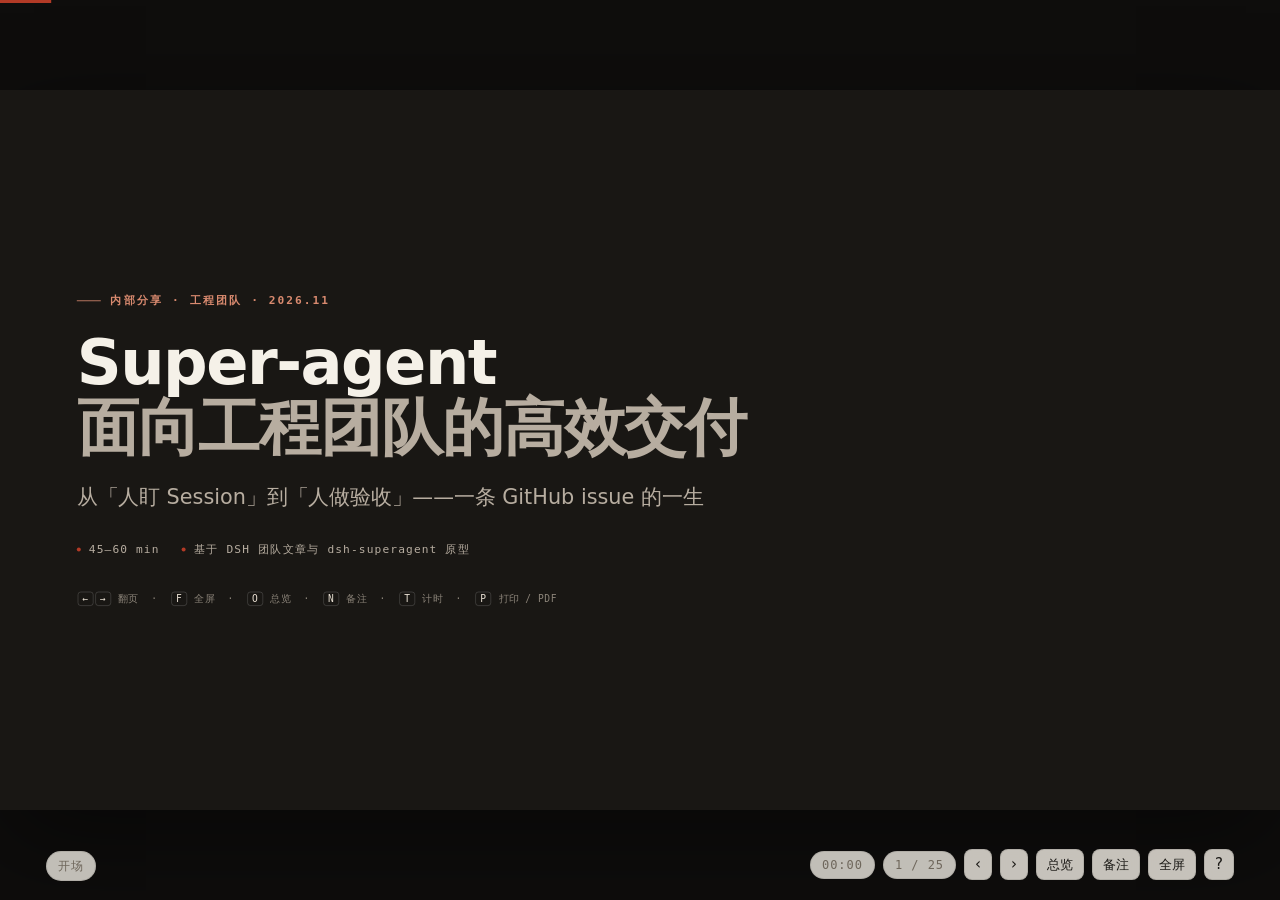
==== docs/superagent-share/index.html @ 9ce40b8f "新增 Super-agent 内部分享 HTML 演示稿 按 #14 评审建议组织为 Why / What / How，以「一条 issue 的一生」为主线； 单文件 HTML，支持键盘翻页、全屏、总" ====
<!doctype html>
<html lang="zh-CN">
<head>
<meta charset="utf-8">
<meta name="viewport" content="width=device-width, initial-scale=1">
<meta name="color-scheme" content="light">
<meta name="description" content="Super-agent 内部分享：面向工程团队的高效交付。单文件 HTML 演示稿，支持键盘翻页、全屏、总览、备注、计时与打印。">
<title>Super-agent：面向工程团队的高效交付</title>
<style>
  /* ---------- tokens ---------- */
  :root{
    --paper:#f5f1e8;
    --paper-2:#efe9dc;
    --ink:#1b1916;
    --muted:#6f675c;
    --line:#d8cfc0;
    --accent:#b23a26;
    --accent-soft:#f0dcd5;
    --dark:#191714;
    --dark-muted:#b7ada0;
    --white:#fffdf8;
    --sans:"PingFang SC","Hiragino Sans GB","Noto Sans CJK SC","Source Han Sans SC","Microsoft YaHei",system-ui,-apple-system,sans-serif;
    --mono:"SF Mono","JetBrains Mono","Cascadia Code",Menlo,Consolas,monospace;
    --scale:1;
  }
  *{box-sizing:border-box}
  html,body{margin:0;padding:0;height:100%}
  body{
    background:#0e0d0c;
    color:var(--ink);
    font-family:var(--sans);
    font-feature-settings:"palt" 1;
    overflow:hidden;
    -webkit-font-smoothing:antialiased;
  }
  a{color:inherit;text-decoration:none;border-bottom:1px solid rgba(178,58,38,.4)}
  a:hover{border-bottom-color:var(--accent)}

  /* ---------- stage ---------- */
  #stage{
    position:absolute;
    top:50%;left:50%;
    width:1600px;height:900px;
    transform:translate(-50%,-50%) scale(var(--scale));
    transform-origin:center center;
    background:var(--paper);
    box-shadow:0 40px 120px rgba(0,0,0,.45);
    overflow:hidden;
  }
  #progress{
    position:absolute;top:0;left:0;height:3px;width:100%;
    background:var(--accent);
    transform:scaleX(0);transform-origin:left;
    z-index:45;transition:transform .25s ease;
  }

  /* ---------- slides ---------- */
  .slide{
    position:absolute;inset:0;
    display:flex;flex-direction:column;
    padding:72px 88px 64px;
    background:var(--paper);
    opacity:0;visibility:hidden;pointer-events:none;
    transition:opacity .22s ease;
  }
  .slide.active{opacity:1;visibility:visible;pointer-events:auto}
  .slide.dark{background:var(--dark);color:var(--paper)}
  .slide.dark .muted,.slide.dark .lede{color:var(--dark-muted)}
  .slide.dark .kicker{color:#d98a6f}
  .slide.dark a{border-bottom-color:rgba(217,138,111,.5)}
  .notes{display:none}

  .s-head{flex:0 0 auto}
  .s-body{flex:1 1 auto;display:flex;flex-direction:column;justify-content:center;gap:26px;min-height:0;padding-top:30px}
  .s-body.top{justify-content:flex-start}

  .kicker{
    margin:0 0 18px;
    font:600 14px/1.4 var(--mono);
    letter-spacing:.18em;text-transform:uppercase;
    color:var(--accent);
    display:flex;align-items:center;gap:12px;
  }
  .kicker::before{content:"";width:30px;height:1px;background:currentColor;flex:0 0 auto}

  h1,h2,h3,p{margin:0}
  h1{font-size:78px;line-height:1.04;font-weight:650;letter-spacing:-.025em;text-wrap:balance}
  h2{font-size:48px;line-height:1.14;font-weight:640;letter-spacing:-.02em;text-wrap:balance}
  h3{font-size:23px;line-height:1.35;font-weight:600;text-wrap:balance}
  .lede{font-size:23px;line-height:1.55;color:var(--muted);max-width:980px}
  .small{font-size:16px;line-height:1.55;color:var(--muted)}
  .tiny{font-size:13px;line-height:1.5;color:var(--muted)}
  .muted{color:var(--muted)}
  .accent{color:var(--accent)}
  .dim{color:var(--dark-muted)}

  /* ---------- cover ---------- */
  .cover{padding:84px 96px}
  .cover .s-head{display:flex;flex-direction:column;justify-content:center;height:100%}
  .cover h1{margin:10px 0 26px}
  .cover .lede{font-size:26px;max-width:1100px}
  .cover-meta{display:flex;gap:28px;align-items:center;margin-top:38px;font:500 14px/1 var(--mono);letter-spacing:.1em;color:var(--dark-muted)}
  .cover-meta span{display:flex;align-items:center;gap:10px}
  .cover-meta span::before{content:"";width:5px;height:5px;border-radius:50%;background:var(--accent)}
  .hint{margin-top:46px;font:500 12px/1.6 var(--mono);letter-spacing:.06em;color:rgba(183,173,160,.72)}
  .hint kbd{font:inherit;color:#e8dfd2;border:1px solid rgba(255,255,255,.18);border-radius:4px;padding:1px 5px;margin:0 1px}

  /* ---------- divider ---------- */
  .divider{justify-content:center}
  .divider .num{font:600 130px/1 var(--mono);color:rgba(245,241,232,.13);letter-spacing:-.04em;margin-bottom:18px}
  .divider h2{font-size:62px;line-height:1.12;max-width:1150px;margin-bottom:22px}
  .divider .lede{font-size:24px;max-width:900px}

  /* ---------- generic blocks ---------- */
  .cards{display:grid;gap:18px}
  .cards.two{grid-template-columns:1fr 1fr}
  .cards.three{grid-template-columns:repeat(3,1fr)}
  .cards.four{grid-template-columns:repeat(4,1fr)}
  .card{
    background:rgba(255,253,248,.72);
    border:1px solid var(--line);
    border-radius:14px;
    padding:22px 24px;
  }
  .card h3{margin-bottom:8px}
  .card p,.card li{font-size:17px;line-height:1.55;color:var(--muted)}
  .card ul{margin:0;padding-left:18px;display:flex;flex-direction:column;gap:6px}
  .card .idx{font:600 13px/1 var(--mono);letter-spacing:.12em;color:var(--accent);display:block;margin-bottom:10px}

  ul.pts{list-style:none;margin:0;padding:0;display:flex;flex-direction:column;gap:14px}
  ul.pts>li{position:relative;padding-left:26px;font-size:21px;line-height:1.5}
  ul.pts>li::before{content:"";position:absolute;left:2px;top:.64em;width:7px;height:7px;border-radius:50%;background:var(--accent)}
  ul.pts>li small{display:block;font-size:16px;color:var(--muted);margin-top:3px;padding-left:0}
  ul.pts.compact>li{font-size:19px}

  .callout{
    display:flex;gap:14px;align-items:flex-start;
    background:var(--accent-soft);
    border-left:4px solid var(--accent);
    border-radius:0 12px 12px 0;
    padding:16px 20px;
    font-size:19px;line-height:1.5;
  }
  .callout b{font-weight:600}
  .callout span:last-child{text-wrap:pretty}
  .callout .tag{flex:0 0 auto;font:600 12px/1.6 var(--mono);letter-spacing:.12em;text-transform:uppercase;color:var(--accent);padding-top:3px}
  .callout.alt{background:rgba(25,23,20,.05);border-left-color:var(--ink)}
  .callout.alt .tag{color:var(--ink)}
  .slide.dark .callout{background:rgba(255,255,255,.07);border-left-color:var(--accent);color:var(--paper)}
  .slide.dark .callout .tag{color:#d98a6f}

  .split{display:grid;grid-template-columns:1.25fr .75fr;gap:52px;align-items:center}
  .split.even{grid-template-columns:1fr 1fr}
  .split.wide-left{grid-template-columns:1.5fr 1fr}

  /* ---------- pain points ---------- */
  .symptoms{display:flex;flex-direction:column;gap:20px}
  .symptom{display:grid;grid-template-columns:150px 1fr;gap:18px;align-items:baseline;padding-bottom:18px;border-bottom:1px solid var(--line)}
  .symptom:last-child{border-bottom:0;padding-bottom:0}
  .symptom b{font-size:20px}
  .symptom span{font-size:18px;line-height:1.5;color:var(--muted)}
  .stat{text-align:left}
  .stat .big{font:650 104px/.95 var(--sans);letter-spacing:-.05em;color:var(--accent)}
  .stat .big small{font-size:30px;letter-spacing:0;color:var(--ink)}
  .stat .cap{font-size:17px;line-height:1.5;color:var(--muted);margin-top:10px;max-width:280px}
  .quote{margin-top:26px;padding-left:18px;border-left:2px solid var(--accent);font-size:20px;line-height:1.55}
  .quote small{display:block;margin-top:6px;font-size:14px;color:var(--muted)}

  /* ---------- axes ---------- */
  .axes{display:flex;flex-direction:column;gap:24px}
  .axis{border:1px solid var(--line);border-radius:14px;padding:22px 26px;background:rgba(255,253,248,.6)}
  .axis-h{display:flex;align-items:baseline;justify-content:space-between;gap:20px;margin-bottom:14px}
  .axis-h b{font-size:21px}
  .axis-h span{font-size:15px;color:var(--muted)}
  .steps{display:flex;align-items:center;gap:12px;flex-wrap:wrap}
  .pill{display:inline-block;background:var(--white);border:1px solid var(--line);border-radius:999px;padding:8px 16px;font-size:18px}
  .pill.hot{border-color:var(--accent);color:var(--accent);background:var(--accent-soft)}
  .to{color:var(--muted);font-size:18px}

  /* ---------- flow ---------- */
  .flow{display:flex;align-items:stretch;gap:8px}
  .flow .step{
    flex:1 1 0;min-width:0;
    background:var(--white);
    border:1px solid var(--line);
    border-radius:12px;
    padding:16px 12px;
    display:flex;flex-direction:column;gap:6px;
  }
  .flow .step b{font-size:17px;line-height:1.3}
  .flow .step small{font-size:13px;line-height:1.4;color:var(--muted)}
  .flow .step .badge{align-self:flex-start;margin-top:2px}
  .flow .arrow{flex:0 0 18px;align-self:center;text-align:center;color:var(--muted);font-size:18px}
  .flow.journey .step{padding:18px 14px}
  .flow.journey .step b{font-size:18px}

  .badge{
    display:inline-block;
    font:600 11px/1 var(--mono);letter-spacing:.1em;
    color:var(--accent);
    border:1px solid currentColor;
    border-radius:999px;
    padding:4px 8px;
  }
  .badge.rule{color:var(--muted)}
  .badge.bot{color:#2f6b4f;border-color:#2f6b4f}

  /* ---------- architecture diagram ---------- */
  .arch{display:flex;flex-direction:column;align-items:center;gap:10px;padding:6px 0}
  .arch .node{
    background:var(--white);border:1px solid var(--line);border-radius:12px;
    padding:14px 22px;text-align:center;min-width:230px;
  }
  .arch .node b{display:block;font-size:19px}
  .arch .node small{display:block;font-size:13px;color:var(--muted);margin-top:4px}
  .arch .node.main{border-color:var(--accent);background:var(--accent-soft)}
  .arch .node.main b{color:var(--accent)}
  .arch .fan{color:var(--muted);font-size:16px;line-height:1}
  .arch .workers{display:flex;gap:16px}
  .arch .workers .node{min-width:0;flex:1;padding:12px 16px}
  .arch .workers .node b{font-size:16px}

  /* ---------- definitions ---------- */
  .defs{display:flex;flex-direction:column;border-top:1px solid var(--line)}
  .def{display:grid;grid-template-columns:86px 26px 1.15fr 1fr;gap:14px;align-items:center;padding:18px 2px;border-bottom:1px solid var(--line)}
  .def>b{font-size:22px;letter-spacing:.02em}
  .def .to{font-size:18px}
  .def .mech{font-size:19px}
  .def small{font-size:15px;line-height:1.45;color:var(--muted);text-align:right}

  /* ---------- layers ---------- */
  .layers{display:grid;grid-template-columns:repeat(3,1fr);gap:16px}
  .layer{background:var(--white);border:1px solid var(--line);border-radius:12px;padding:18px 20px}
  .layer .tag{font:600 12px/1 var(--mono);letter-spacing:.12em;color:var(--accent)}
  .layer b{display:block;font-size:19px;margin:8px 0 4px}
  .layer small{font-size:14px;line-height:1.45;color:var(--muted)}

  /* ---------- table ---------- */
  table.metrics{width:100%;border-collapse:collapse;font-size:18px}
  table.metrics th,table.metrics td{text-align:left;padding:13px 14px;border-bottom:1px solid var(--line);vertical-align:top}
  table.metrics th{font:600 12px/1.4 var(--mono);letter-spacing:.14em;text-transform:uppercase;color:var(--muted);padding-top:0}
  table.metrics td strong{font-weight:600}
  table.metrics td small{display:block;font-size:13px;color:var(--muted);margin-top:2px}
  table.metrics tr:last-child td{border-bottom:0}

  table.fail{width:100%;border-collapse:collapse;font-size:17px}
  table.fail th,table.fail td{text-align:left;padding:11px 12px;border-bottom:1px solid var(--line)}
  table.fail th{font:600 11px/1.4 var(--mono);letter-spacing:.12em;text-transform:uppercase;color:var(--muted)}
  table.fail td:first-child{color:var(--ink);white-space:nowrap}
  table.fail td:last-child{color:var(--muted)}

  /* ---------- demo ---------- */
  .demo-head{display:flex;align-items:baseline;gap:22px}
  .demo-head .clock{font:650 56px/1 var(--mono);letter-spacing:-.03em;color:var(--accent)}
  .demo-head .clock small{font-size:18px;color:var(--muted);letter-spacing:0;margin-left:6px}

  /* ---------- qa ---------- */
  .qa{display:flex;flex-direction:column;gap:14px}
  .qa-item{display:grid;grid-template-columns:44px 1fr;gap:18px;align-items:start;padding:14px 0;border-bottom:1px solid var(--line)}
  .qa-item:last-child{border-bottom:0}
  .qa-item .n{font:600 15px/1 var(--mono);color:var(--accent);padding-top:4px}
  .qa-item b{font-size:20px;font-weight:600}
  .qa-item p{font-size:16px;color:var(--muted);line-height:1.5;margin-top:4px}

  /* ---------- glossary ---------- */
  .glossary{display:grid;grid-template-columns:repeat(3,1fr);gap:14px 26px}
  .term{border-bottom:1px solid var(--line);padding-bottom:10px}
  .term b{display:block;font-size:16px;font-weight:600}
  .term span{display:block;font-size:14px;line-height:1.45;color:var(--muted);margin-top:3px}

  /* ---------- closing ---------- */
  .closing .pts li{font-size:23px}
  .ask{margin-top:34px;border:1px solid rgba(217,138,111,.45);border-radius:14px;padding:22px 26px;max-width:1000px}
  .ask .tag{font:600 12px/1 var(--mono);letter-spacing:.16em;color:#d98a6f;text-transform:uppercase;display:block;margin-bottom:10px}
  .ask p{font-size:21px;line-height:1.5}

  /* ---------- references ---------- */
  .refs{display:flex;flex-direction:column;gap:14px}
  .ref{display:flex;gap:14px;font-size:17px;line-height:1.5}
  .ref .n{flex:0 0 26px;font:600 13px/1.7 var(--mono);color:var(--accent)}
  .ref .u{display:block;font-size:13px;color:var(--muted);margin-top:2px;word-break:break-all;border-bottom:0}
  .ref .u:hover{color:var(--accent)}
  .timebar{display:flex;height:16px;border-radius:999px;overflow:hidden;border:1px solid var(--line);margin-top:8px}
  .timebar i{display:block;height:100%}
  .timebar .t1{background:#b23a26}
  .timebar .t2{background:#c9765f}
  .timebar .t3{background:#d8a58f}
  .timebar .t4{background:#8a7f72}
  .timelegend{display:flex;justify-content:space-between;font-size:13px;color:var(--muted);margin-top:10px;gap:12px;flex-wrap:wrap}
  .timelegend span{display:flex;align-items:center;gap:6px}
  .timelegend i{width:8px;height:8px;border-radius:2px;display:inline-block}

  /* ---------- hud ---------- */
  #hud{
    position:absolute;left:46px;right:46px;bottom:20px;
    display:flex;align-items:center;justify-content:space-between;gap:16px;
    z-index:40;pointer-events:none;
    opacity:0;transform:translateY(6px);
    transition:opacity .25s ease,transform .25s ease;
  }
  body.hud #hud{opacity:1;transform:none}
  #hud .left{pointer-events:none}
  #hud .right{display:flex;align-items:center;gap:8px;pointer-events:auto}
  .chip{
    font:500 12px/1 var(--mono);letter-spacing:.08em;
    color:var(--muted);
    background:rgba(245,241,232,.78);
    border:1px solid rgba(0,0,0,.09);
    border-radius:999px;padding:7px 11px;
    backdrop-filter:blur(6px);
  }
  #timer{pointer-events:auto;cursor:pointer;min-width:58px;text-align:center}
  #timer.paused{color:var(--accent)}
  #hud button{
    font:500 13px/1 var(--sans);
    color:var(--ink);
    background:rgba(245,241,232,.8);
    border:1px solid rgba(0,0,0,.1);
    border-radius:8px;padding:8px 10px;cursor:pointer;
    backdrop-filter:blur(6px);
  }
  #hud button:hover{background:#fff}
  #hud .icon{font-size:15px;padding:7px 10px}

  /* ---------- overlays ---------- */
  #notes{
    position:absolute;left:0;right:0;bottom:0;z-index:30;
    max-height:300px;overflow:auto;
    background:var(--white);
    border-top:1px solid var(--line);
    padding:22px 88px 26px;
    box-shadow:0 -12px 40px rgba(0,0,0,.08);
  }
  #notes .notes-h{display:flex;align-items:center;justify-content:space-between;margin-bottom:10px}
  #notes .notes-h b{font:600 12px/1 var(--mono);letter-spacing:.14em;text-transform:uppercase;color:var(--accent)}
  #notes .notes-h span{font-size:12px;color:var(--muted)}
  #notes p{font-size:18px;line-height:1.6;color:var(--ink)}

  #overview{
    position:absolute;inset:0;z-index:60;
    background:rgba(245,241,232,.985);
    padding:46px 56px;overflow:auto;
  }
  #overview h3{font-size:24px;margin-bottom:22px}
  #overview-grid{display:grid;grid-template-columns:repeat(4,1fr);gap:12px}
  .ov-card{
    display:flex;flex-direction:column;gap:5px;text-align:left;
    background:var(--white);border:1px solid var(--line);border-radius:10px;
    padding:13px 14px;cursor:pointer;font-family:inherit;
  }
  .ov-card:hover{border-color:var(--accent)}
  .ov-num{font:600 11px/1 var(--mono);color:var(--accent);letter-spacing:.08em}
  .ov-title{font-size:15px;line-height:1.35;color:var(--ink)}
  .ov-sec{font:500 10px/1.4 var(--mono);letter-spacing:.1em;text-transform:uppercase;color:var(--muted)}

  #help{position:absolute;inset:0;z-index:65;background:rgba(18,16,14,.55);display:flex;align-items:center;justify-content:center}
  .help-card{background:var(--paper);border-radius:16px;padding:34px 38px;width:660px;box-shadow:0 30px 80px rgba(0,0,0,.35)}
  .help-card h3{font-size:24px;margin-bottom:6px}
  .help-card p{font-size:15px;color:var(--muted);margin-bottom:18px}
  .help-card table{width:100%;border-collapse:collapse;font-size:16px}
  .help-card td{padding:8px 0;border-bottom:1px solid var(--line)}
  .help-card td:first-child{width:180px;font:600 13px/1.4 var(--mono);color:var(--accent)}
  .help-card tr:last-child td{border-bottom:0}

  [hidden]{display:none !important}

  /* ---------- motion ---------- */
  @media (prefers-reduced-motion: no-preference){
    .slide.active .s-head{animation:rise .42s cubic-bezier(.2,.7,.2,1) both}
    .slide.active .s-body{animation:rise .42s .06s cubic-bezier(.2,.7,.2,1) both}
  }
  @keyframes rise{from{opacity:0;transform:translateY(10px)}to{opacity:1;transform:none}}

  /* ---------- print ---------- */
  @media print{
    @page{size:1600px 900px;margin:0}
    html,body{width:1600px;height:auto;overflow:visible;background:#fff}
    #stage{position:static;transform:none !important;width:1600px;height:auto;box-shadow:none;overflow:visible}
    .slide{
      position:relative;display:block !important;
      opacity:1 !important;visibility:visible !important;pointer-events:auto !important;
      width:1600px;height:900px;
      page-break-after:always;break-after:page;
    }
    .slide:last-child{page-break-after:auto;break-after:auto}
    #hud,#progress,#overview,#help,#notes{display:none !important}
    .slide.active .s-head,.slide.active .s-body{animation:none !important}
  }

  /* ---------- narrow screens (fallback; presentation is 16:9) ---------- */
  @media (max-width:700px){
    #hud{left:14px;right:14px;bottom:10px}
    #hud .right .chip{display:none}
  }
</style>
</head>
<body>
<div id="progress"></div>
<main id="stage" aria-live="polite">

  <!-- 01 cover -->
  <section class="slide cover dark active" data-section="开场" data-title="封面：Super-agent 内部分享">
    <div class="s-head">
      <p class="kicker">内部分享 · 工程团队 · 2026.11</p>
      <h1>Super-agent<br><span class="dim">面向工程团队的高效交付</span></h1>
      <p class="lede">从「人盯 Session」到「人做验收」——一条 GitHub issue 的一生</p>
      <div class="cover-meta">
        <span>45–60 min</span>
        <span>基于 DSH 团队文章与 dsh-superagent 原型</span>
      </div>
      <p class="hint"><kbd>←</kbd><kbd>→</kbd> 翻页 &nbsp;·&nbsp; <kbd>F</kbd> 全屏 &nbsp;·&nbsp; <kbd>O</kbd> 总览 &nbsp;·&nbsp; <kbd>N</kbd> 备注 &nbsp;·&nbsp; <kbd>T</kbd> 计时 &nbsp;·&nbsp; <kbd>P</kbd> 打印 / PDF</p>
    </div>
    <aside class="notes">
      <p>开场只用一句话：今天不聊模型能力，聊「一个人怎么带一个团队规模的 Agent」。全程用一条 issue 贯穿，最后给一个两周能做的试点建议。</p>
    </aside>
  </section>

  <!-- 02 three questions -->
  <section class="slide" data-section="导览" data-title="今天只回答三个问题">
    <div class="s-head">
      <p class="kicker">导览</p>
      <h2>今天只回答三个问题</h2>
    </div>
    <div class="s-body">
      <div class="cards three">
        <div class="card">
          <span class="idx">WHY</span>
          <h3>为什么单任务很强，<br>团队吞吐还是上不去？</h3>
          <p>瓶颈从模型能力，转移到了人的注意力。</p>
        </div>
        <div class="card">
          <span class="idx">WHAT</span>
          <h3>Super-agent 靠哪几条机制同时推进多任务？</h3>
          <p>四段因果链，不是一张功能清单。</p>
        </div>
        <div class="card">
          <span class="idx">HOW</span>
          <h3>工程团队怎么低成本试起来，<br>怎么判断有效？</h3>
          <p>一条低风险流程、六个度量、两周验证。</p>
        </div>
      </div>
      <div class="callout"><span class="tag">主线</span><span>一条 GitHub issue，从被评论到被合入：Part 1 用它讲痛点，Part 2 用它讲机制，Part 3 用它做 demo。</span></div>
    </div>
    <aside class="notes">
      <p>先亮主线，后面每次讲抽象机制都拉回这条 issue。今天不讲模型训练、prompt 技巧和工具评测。</p>
    </aside>
  </section>

  <!-- 03 divider why -->
  <section class="slide divider dark" data-section="Why" data-title="第一部分：为什么">
    <div class="num">01</div>
    <h2>瓶颈不在模型，<br>在人的注意力。</h2>
    <p class="lede">单任务上限取决于模型能力；多任务上限取决于人能同时关注多少。</p>
    <aside class="notes"><p>这一部分控制在 10 分钟。先把「为什么现在需要新架构」讲透，再进机制。</p></aside>
  </section>

  <!-- 04 pain -->
  <section class="slide" data-section="Why · 痛点" data-title="并行度上去了，人却成了调度器">
    <div class="s-head">
      <p class="kicker">Why · 痛点</p>
      <h2>并行度上去了，人却成了调度器</h2>
    </div>
    <div class="s-body">
      <div class="split">
        <div class="symptoms">
          <div class="symptom"><b>上下文混乱</b><span>多个会话各说各话，人要在脑子里做合并。</span></div>
          <div class="symptom"><b>同步阻塞</b><span>一个会话跑长任务，人只能等，或者切走再切回。</span></div>
          <div class="symptom"><b>会话割裂</b><span>任务之间不共享上下文，重复交代背景成为常态。</span></div>
        </div>
        <div class="stat">
          <div class="big">3–5<small> 个</small></div>
          <p class="cap">个人能同时有效关注的 Session 数。这是经验观察，不是测量数据。</p>
          <div class="quote">「单任务上限取决于模型能力，<br>多任务上限取决于人的注意力。」<small>—— DSH 团队文章</small></div>
        </div>
      </div>
      <p class="small">现场可以做个小调查：你现在同时开着几个 Session？其中几个是真的在推进？</p>
    </div>
    <aside class="notes">
      <p>3–5 个是原文里的观察值，讲的时候说「经验上」。可以现场举手，比给一个假精确的数字更有说服力。</p>
    </aside>
  </section>

  <!-- 05 two axes -->
  <section class="slide" data-section="Why · 演进" data-title="不是替代关系，是两条演进轴">
    <div class="s-head">
      <p class="kicker">Why · 演进</p>
      <h2>不是替代关系，是两条演进轴</h2>
    </div>
    <div class="s-body">
      <div class="axes">
        <div class="axis">
          <div class="axis-h"><b>任务内能力</b><span>目标：把一次任务做深、做稳</span></div>
          <div class="steps">
            <span class="pill">ReAct</span><span class="to">→</span>
            <span class="pill">工具调用 / 多 Agent 交接</span><span class="to">→</span>
            <span class="pill">Skills</span>
          </div>
        </div>
        <div class="axis">
          <div class="axis-h"><b>任务间组织</b><span>目标：让一组任务长期并行</span></div>
          <div class="steps">
            <span class="pill">人肉调度</span><span class="to">→</span>
            <span class="pill">Personal Agent</span><span class="to">→</span>
            <span class="pill hot">Super-agent</span>
          </div>
        </div>
      </div>
      <div class="callout"><span class="tag">结论</span><span>多 Agent ≠ Super-agent。前者优化任务内部，后者组织任务之间；Personal Agent 与 Super-agent 也不是替代关系。</span></div>
    </div>
    <aside class="notes">
      <p>Claude Code 那类讨论的是任务内部怎么少交接、少丢信息；DSH 讨论的是一组任务怎么并行推进、让人少操心。用两条轴讲，避免听成「一代取代一代」。</p>
    </aside>
  </section>

  <!-- 06 why now -->
  <section class="slide" data-section="Why · 时机" data-title="为什么是现在">
    <div class="s-head">
      <p class="kicker">Why · 时机</p>
      <h2>四个变化，让它从论文变成可跑</h2>
    </div>
    <div class="s-body">
      <div class="cards four">
        <div class="card"><span class="idx">01</span><h3>长上下文可用</h3><p>跨文件、跨会话携带上下文从演示变成日常。</p></div>
        <div class="card"><span class="idx">02</span><h3>工具与代码执行成熟</h3><p>读写文件、跑测试、开 PR，闭环能真正走完。</p></div>
        <div class="card"><span class="idx">03</span><h3>推理成本下降</h3><p>后台多跑几路、投机执行，经济上开始成立。</p></div>
        <div class="card"><span class="idx">04</span><h3>异步运行时与沙箱</h3><p>非阻塞会话、隔离执行环境，是并行的基础设施。</p></div>
      </div>
      <div class="callout"><span class="tag">判断</span><span>缺任何一项，Super-agent 都只能停留在演示；四项同时成熟，才值得在团队里试。</span></div>
    </div>
    <aside class="notes">
      <p>这一页回答「为什么不是去年」。四个变化缺一不可，尤其异步运行时和沙箱，常被忽略。</p>
    </aside>
  </section>

  <!-- 07 definition -->
  <section class="slide" data-section="Why · 定义" data-title="四个词，对应四条机制">
    <div class="s-head">
      <p class="kicker">Why · 定义</p>
      <h2>四个词，对应四条机制</h2>
    </div>
    <div class="s-body">
      <div class="defs">
        <div class="def"><b>连续</b><span class="to">→</span><span class="mech">Thread / 订阅 / Inline·Spill</span><small>跨会话保持上下文</small></div>
        <div class="def"><b>高效</b><span class="to">→</span><span class="mech">Router / Worker 分层 + 过滤后直投</span><small>同时推进，不互相阻塞</small></div>
        <div class="def"><b>主动</b><span class="to">→</span><span class="mech">Trigger 事件驱动</span><small>被环境唤醒，而不是等人开口</small></div>
        <div class="def"><b>持久</b><span class="to">→</span><span class="mech">计算 / 状态 / 环境分离 + Watchdog</span><small>换机器、掉容器也能继续</small></div>
      </div>
      <div class="callout"><span class="tag">定义</span><span><b>Super-agent：</b>打破单任务上下文，跨会话保持上下文，同时推进多项任务。</span></div>
    </div>
    <aside class="notes">
      <p>四个词是原文的四个特点，每一条都对应后面的机制。先给定义，听众后面才有挂靠点。</p>
    </aside>
  </section>

  <!-- 08 divider what -->
  <section class="slide divider dark" data-section="What" data-title="第二部分：机制">
    <div class="num">02</div>
    <h2>机制是一条因果链，<br>不是功能清单。</h2>
    <p class="lede">四段：分层隔离 → 事件与上下文 → 交互 → 持久与自愈。每段都回答「解决什么、代价是什么」。</p>
    <aside class="notes"><p>20–25 分钟。四段之间是因果顺序，不是并列功能；每段讲完都回到那条 issue。</p></aside>
  </section>

  <!-- 09 dual layer -->
  <section class="slide" data-section="What · 分层" data-title="Router 负责协调，Worker 负责执行">
    <div class="s-head">
      <p class="kicker">What · 分层隔离</p>
      <h2>Router 负责协调，Worker 负责执行</h2>
    </div>
    <div class="s-body">
      <div class="arch">
        <div class="node main"><b>Router</b><small>常驻 · 轻量模型 · 与人交互 · 冷启动与跨任务协调</small></div>
        <div class="fan">↓</div>
        <div class="workers">
          <div class="node"><b>Worker</b><small>强模型 · 独立上下文</small></div>
          <div class="node"><b>Worker</b><small>独立目录 · 可 fork subagent</small></div>
          <div class="node"><b>Worker</b><small>彼此不通信 · 各自推进</small></div>
        </div>
      </div>
      <div class="callout"><span class="tag">关键</span><span>过滤后的消息直接投给已订阅的 Worker，不经过 Router——这才是 Router 敢用轻量模型、吞吐还能起来的原因。</span></div>
      <p class="small">代价：Worker 之间不共享上下文，靠 Thread、订阅与链式召回补；跨任务取舍仍是 Router 的责任。</p>
    </div>
    <aside class="notes">
      <p>先纠正一个常见误解：Router 不是所有消息的必经之路。它只在冷启动和跨任务协调时出现；日常消息由程序按订阅直接投递。</p>
    </aside>
  </section>

  <!-- 10 triggers -->
  <section class="slide" data-section="What · 事件" data-title="从「推一下动一下」到「环境触发」">
    <div class="s-head">
      <p class="kicker">What · 事件驱动</p>
      <h2>从「推一下动一下」到「环境触发」</h2>
    </div>
    <div class="s-body">
      <div class="flow">
        <div class="step"><b>Trigger</b><small>群消息 / PR 评论 / CI 结果 / 邮件</small></div>
        <div class="arrow">→</div>
        <div class="step"><b>程序过滤</b><small>Fast Path：大多数噪音死在这里</small></div>
        <div class="arrow">→</div>
        <div class="step"><b>语义判断</b><small>Slow Path：LLM 按策略判断是否行动</small></div>
        <div class="arrow">→</div>
        <div class="step"><b>Thread / 订阅</b><small>一条 Trigger 是点，一串相关 Trigger 是线</small></div>
        <div class="arrow">→</div>
        <div class="step"><b>Worker</b><small>已订阅直投；新 Thread 才走 Router</small></div>
      </div>
      <div class="split even" style="gap:32px">
        <ul class="pts compact">
          <li>降噪两层：程序层先筛，语义层再判断——成本花在少数值得判断的消息上。</li>
          <li>路由两条：新 Thread 由 Router 冷启动；已有订阅的消息程序直投。</li>
        </ul>
        <div class="callout alt"><span class="tag">注意</span><span>「Fast / Slow」在原文里有两套含义：过滤的两层、路由的两条。讲的时候要分开，否则听众会绕晕。</span></div>
      </div>
    </div>
    <aside class="notes">
      <p>这一页是全场的机制核心。先讲过滤，再讲 Thread 与订阅，最后强调 Router 只在冷启动出现；顺手把 Fast/Slow 的两种用法区分开。</p>
    </aside>
  </section>

  <!-- 11 context -->
  <section class="slide" data-section="What · 上下文" data-title="窗口就那么大：Inline、Spill 与链式召回">
    <div class="s-head">
      <p class="kicker">What · 上下文</p>
      <h2>窗口就那么大：Inline、Spill 与链式召回</h2>
    </div>
    <div class="s-body">
      <div class="cards four">
        <div class="card"><span class="idx">INLINE</span><h3>常用信息内联</h3><p>近期很可能用到的，直接放进窗口，省掉工具往返。</p></div>
        <div class="card"><span class="idx">SPILL</span><h3>低频信息外置</h3><p>窗口外保留引用或摘要，需要时再按需读回。</p></div>
        <div class="card"><span class="idx">CHAIN OF RECALL</span><h3>顺着 ID 查回去</h3><p>「昨天那个问题修得怎么样了？」Thread → Worker → PR，沿引用图实时渲染。</p></div>
        <div class="card"><span class="idx">SPECULATIVE</span><h3>后台先试一步</h3><p>根据环境信号提前执行；有价值就交付，没价值就丢弃，代价是算力。</p></div>
      </div>
      <div class="callout"><span class="tag">差别</span><span>和 OS 换页最大的不同：缺页由内核自动处理；LLM 得自己意识到「我缺什么」，然后再去读。所以同一套机制，换个模型效果可能差很多。</span></div>
    </div>
    <aside class="notes">
      <p>Inline/Spill 用「工作台 + 档案柜」比喻即可，不要展开成分页算法。链式召回用群聊里那句问话举例，比画引用图更直观。投机执行要讲清「没价值就丢弃」，否则听起来像魔法。</p>
    </aside>
  </section>

  <!-- 12 async -->
  <section class="slide" data-section="What · 交互" data-title="异步 ReAct：人不必等 Agent">
    <div class="s-head">
      <p class="kicker">What · 多信道交互</p>
      <h2>异步 ReAct：人不必等 Agent</h2>
    </div>
    <div class="s-body">
      <div class="split even">
        <div>
          <div class="card" style="margin-bottom:16px">
            <span class="idx">过去</span>
            <p style="font:500 19px/1.7 var(--mono);color:var(--ink)">run() → 阻塞，直到结果返回</p>
          </div>
          <div class="card">
            <span class="idx">现在</span>
            <p style="font:500 19px/1.7 var(--mono);color:var(--ink)">start() → 立即返回<br>继续 loop，随时收新指令</p>
          </div>
        </div>
        <ul class="pts">
          <li>全双工、非阻塞：后台耗时操作不再挡住前台对话。</li>
          <li>代价要讲清：乱序、取消、部分结果、状态一致性，都需要额外设计。</li>
          <li>现状：DSH 已实现，但未默认开启——它是运行时能力，不是模型能力。</li>
        </ul>
      </div>
    </div>
    <aside class="notes">
      <p>别把异步 ReAct 说成模型升级；它是会话运行时的事。顺便提一句 Claude Code 和 ChatGPT 也有类似能力，只是叫法不同。</p>
    </aside>
  </section>

  <!-- 13 persistence -->
  <section class="slide" data-section="What · 持久" data-title="计算、状态、环境分开；再加一只 Watchdog">
    <div class="s-head">
      <p class="kicker">What · 持久与自愈</p>
      <h2>计算、状态、环境分开；再加一只 Watchdog</h2>
    </div>
    <div class="s-body">
      <div class="layers">
        <div class="layer"><span class="tag">计算</span><b>云端容器</b><small>Agent Loop 跑在可替换的容器里</small></div>
        <div class="layer"><span class="tag">状态</span><b>数据库</b><small>会话记录、任务记录、订阅关系</small></div>
        <div class="layer"><span class="tag">环境</span><b>本地 daemon</b><small>BYOM（Bring Your Own Machine）· 代码 / 工具链</small></div>
      </div>
      <ul class="pts compact">
        <li>容器挂了换一个，状态还在就能继续；本地环境不动，daemon 只负责执行命令、送回结果。</li>
        <li>为什么不把环境搬上云：未提交改动、私有凭据、特定硬件和工具链，搬上去结果就不一样了。</li>
        <li>前提是云端与端侧互信：云端一旦被攻破，连着的所有设备都危险。</li>
      </ul>
      <div class="callout"><span class="tag">Watchdog</span><span>独立 Session、定时消息驱动；看的不只是进程存活，更是 LLM 循环死锁或偏离目标。它自己也要花 token，不能无限开。</span></div>
    </div>
    <aside class="notes">
      <p>存算分离借的是数据库术语，这里实际是计算/状态/环境三者分离，标题写全。BYOM 首次出现给全称。信任前提单独强调，别一带而过。</p>
    </aside>
  </section>

  <!-- 14 issue life -->
  <section class="slide" data-section="What · 串起来" data-title="把机制串起来：一条 issue 的一生">
    <div class="s-head">
      <p class="kicker">What · 串起来</p>
      <h2>把机制串起来：一条 issue 的一生</h2>
    </div>
    <div class="s-body">
      <div class="flow journey">
        <div class="step"><b>评论 / 事件</b><small>人提出请求</small><span class="badge">人</span></div>
        <div class="arrow">→</div>
        <div class="step"><b>过滤 + 研判</b><small>按策略决定是否接受</small><span class="badge rule">规则授权</span></div>
        <div class="arrow">→</div>
        <div class="step"><b>Thread + 订阅</b><small>后续消息自动送达</small></div>
        <div class="arrow">→</div>
        <div class="step"><b>Worker 执行</b><small>独立会话 / 目录</small></div>
        <div class="arrow">→</div>
        <div class="step"><b>提 PR</b><small>结果回写原线程</small></div>
        <div class="arrow">→</div>
        <div class="step"><b>review + 合入</b><small>人工闸门</small><span class="badge">人</span></div>
      </div>
      <div class="split even" style="gap:32px">
        <div class="callout"><span class="tag">看人</span><span>人只出现在两头：请求、验收；中间靠授权范围与规则。</span></div>
        <div class="callout alt"><span class="tag">兜底</span><span>Watchdog 定时检查死锁 / 偏离目标；订阅让后续讨论不用再 @ 一次。</span></div>
      </div>
      <p class="small">这条链路就是 Part 3 的 demo 脚本；demo 里会刻意展示一次纠偏。</p>
    </div>
    <aside class="notes">
      <p>这一页把前面四段机制串成一条线。强调「人只出现在两头」，这是后面「注意力预算」的伏笔。</p>
    </aside>
  </section>

  <!-- 15 divider how -->
  <section class="slide divider dark" data-section="How" data-title="第三部分：怎么落地">
    <div class="num">03</div>
    <h2>怎么落到我们团队？</h2>
    <p class="lede">先选一条低风险、高频的流程，用两周证明它值得扩大。</p>
    <aside class="notes"><p>15 分钟，含 demo。重点是试点路径、度量和边界，不铺开讲部署细节。</p></aside>
  </section>

  <!-- 16 roles -->
  <section class="slide" data-section="How · 角色" data-title="人做决策与验收，不是点一下「通过」">
    <div class="s-head">
      <p class="kicker">How · 角色</p>
      <h2>人做决策与验收，不是点一下「通过」</h2>
    </div>
    <div class="s-body">
      <div class="split even">
        <div class="card">
          <span class="idx">人保留</span>
          <ul>
            <li>目标与优先级：做什么、不做什么</li>
            <li>取舍：范围、方案、发布节奏</li>
            <li>评审：代码质量与风险是否可接受</li>
            <li>对外沟通与责任归属</li>
          </ul>
        </div>
        <div class="card">
          <span class="idx">Agent 承担</span>
          <ul>
            <li>分诊、复现、定位</li>
            <li>改代码、补测试、跑 CI</li>
            <li>提 PR、回写讨论、跟进评论</li>
            <li>把「需要人」的事项整理出来</li>
          </ul>
        </div>
      </div>
      <div class="callout"><span class="tag">约束</span><span>review 容量决定自动化上限。review 变成新瓶颈，就是失败——不是成功。</span></div>
    </div>
    <aside class="notes">
      <p>不要说「人只要点通过」。人保留的是判断和责任；Agent 承担的是执行和整理。review 容量是硬约束，先算这个再谈并发。</p>
    </aside>
  </section>

  <!-- 17 authorization -->
  <section class="slide" data-section="How · 授权" data-title="把「少打扰」做成制度">
    <div class="s-head">
      <p class="kicker">How · 授权</p>
      <h2>把「少打扰」做成制度</h2>
    </div>
    <div class="s-body">
      <div class="cards two">
        <div class="card"><span class="idx">01 谁能触发</span><h3>名单 + 规则</h3><p>只有允许的人、允许的来源、允许的规则能发起工作；机器人消息不授权。</p></div>
        <div class="card"><span class="idx">02 什么必须批</span><h3>人工闸门</h3><p>合入、发版、对外沟通、权限变更必须人批；分诊、复现、改代码提 PR 可自动。</p></div>
        <div class="card"><span class="idx">03 通知预算</span><h3>少而准</h3><p>每天几条、怎么聚合、静默时段；只在需要人行动或结果可用时开口。</p></div>
        <div class="card"><span class="idx">04 审计</span><h3>可回溯</h3><p>触发 → 授权 → 派工 → 结果，每一步留痕；出了问题能定位到哪一环。</p></div>
      </div>
      <p class="small">原型对应：评估（Eval）决定接不接受，授权（Mandate）限定范围，订阅（Subscription）决定后续消息送给谁。</p>
    </div>
    <aside class="notes">
      <p>这页讲制度，不讲技术。重点是「少打扰」不是靠模型自觉，而是靠名单、闸门、预算和审计这四件事。</p>
    </aside>
  </section>

  <!-- 18 pilot -->
  <section class="slide" data-section="How · 试点" data-title="按价值/风险排序，不按技术栈">
    <div class="s-head">
      <p class="kicker">How · 试点路径</p>
      <h2>按价值 / 风险排序，不按技术栈</h2>
    </div>
    <div class="s-body">
      <div class="cards three">
        <div class="card">
          <span class="idx">第一步 · 低风险高频</span>
          <h3>CI 失败分诊、issue 分诊去重</h3>
          <p>前置：日志与测试结果可读。<br>看：误报率、人工介入率。</p>
        </div>
        <div class="card">
          <span class="idx">第二步 · 需人评审</span>
          <h3>小 bug 修复、文档/测试补齐、PR 初评</h3>
          <p>前置：分支保护、CI、CODEOWNERS。<br>看：一次通过率、返工轮次。</p>
        </div>
        <div class="card">
          <span class="idx">第三步 · 多信道 / 持久</span>
          <h3>IM + GitHub 订阅、<br>Watchdog、存算分离</h3>
          <p>前置：信任边界、密钥隔离。<br>看：可用性、单任务成本。</p>
        </div>
      </div>
      <div class="callout"><span class="tag">节奏</span><span>每一步：2 周试点 + 明确 owner + 回滚开关。没达到退出条件，就不进入下一步。</span></div>
    </div>
    <aside class="notes">
      <p>不要按「先做 CI、再做事件、最后 Watchdog」的技术顺序讲，听众会以为是能力清单。按风险和价值的顺序，每一步都有前置条件和退出条件。</p>
    </aside>
  </section>

  <!-- 19 metrics -->
  <section class="slide" data-section="How · 度量" data-title="没有这 6 个数，「高效」只是感觉">
    <div class="s-head">
      <p class="kicker">How · 度量</p>
      <h2>没有这 6 个数，「高效」只是感觉</h2>
    </div>
    <div class="s-body">
      <table class="metrics">
        <thead><tr><th>指标</th><th>含义</th><th>示例目标</th></tr></thead>
        <tbody>
          <tr><td><strong>触发误报率</strong></td><td>被接受但最终无需行动的比例</td><td>&lt; 20%</td></tr>
          <tr><td><strong>人工介入 / 任务</strong></td><td>每个任务人出手的次数</td><td>从 5 降到 2</td></tr>
          <tr><td><strong>PR 一次通过率</strong></td><td>无返工直接合入的比例</td><td>&gt; 50%</td></tr>
          <tr><td><strong>review 返工轮次</strong></td><td>平均几轮才能合入</td><td>≤ 1.5 轮</td></tr>
          <tr><td><strong>单任务成本</strong></td><td>token + 容器 + 工具调用</td><td>设预算上限</td></tr>
          <tr><td><strong>首个可用结果时间</strong></td><td>从触发到 PR / 答复</td><td>按流程定</td></tr>
        </tbody>
      </table>
      <p class="small">先测两周基线，再谈提升；没有基线就只做定性复盘，不要宣称「效率提升」。</p>
    </div>
    <aside class="notes">
      <p>目标值是示例，不是承诺。关键是先有基线。没有基线时，只做定性复盘，别拿感觉当数据。</p>
    </aside>
  </section>

  <!-- 20 boundaries -->
  <section class="slide" data-section="How · 边界" data-title="什么时候不该用，坏了怎么办">
    <div class="s-head">
      <p class="kicker">How · 边界</p>
      <h2>什么时候不该用，坏了怎么办</h2>
    </div>
    <div class="s-body">
      <div class="split wide-left">
        <div>
          <h3 style="margin-bottom:12px">先排除</h3>
          <ul class="pts compact">
            <li>短任务、强实时：开一个 Worker 的成本高于人直接做。</li>
            <li>不可逆的高风险操作：没有回滚路径，就不该自动。</li>
            <li>没有测试与 review 容量的团队：自动化只会放大返工。</li>
            <li>没有明确 owner 的流程：出事没人负责。</li>
          </ul>
        </div>
        <table class="fail">
          <thead><tr><th>失败模式</th><th>护栏</th></tr></thead>
          <tbody>
            <tr><td>幻觉 / 自信错</td><td>测试 + 人工闸门</td></tr>
            <tr><td>跑飞 / 死循环</td><td>Watchdog + 预算</td></tr>
            <tr><td>权限过大</td><td>最小权限 + 沙箱</td></tr>
            <tr><td>review 变瓶颈</td><td>限并发 + 分级</td></tr>
            <tr><td>成本失控</td><td>单任务上限 + 熔断</td></tr>
            <tr><td>通知轰炸</td><td>预算 + 聚合</td></tr>
          </tbody>
        </table>
      </div>
      <div class="callout alt"><span class="tag">声明</span><span>dsh-superagent 是研究原型，不是官方产品；部分设计尚未实现。把它当参考实现，而不是可直接投产的软件。</span></div>
    </div>
    <aside class="notes">
      <p>这一页主动说「什么时候不该用」，比只讲优点更能建立信任。原型免责声明要念出来，避免听众误以为已经产品化。</p>
    </aside>
  </section>

  <!-- 21 demo -->
  <section class="slide" data-section="How · Demo" data-title="8 分钟，只跑最短路径">
    <div class="s-head">
      <p class="kicker">How · Demo</p>
      <h2>8 分钟，只跑最短路径</h2>
    </div>
    <div class="s-body">
      <div class="demo-head"><span class="clock">08:00<small>目标时长</small></span><p class="small" style="max-width:560px">现场只演示一条链路；提前录屏兜底，现场失败就放录像，不硬撑。</p></div>
      <div class="flow">
        <div class="step"><b>贴一条评论</b><small>触发</small></div>
        <div class="arrow">→</div>
        <div class="step"><b>分诊</b><small>判断值不值得做</small></div>
        <div class="arrow">→</div>
        <div class="step"><b>开 PR</b><small>改代码 + 跑测试</small></div>
        <div class="arrow">→</div>
        <div class="step"><b>人 review</b><small>故意展示一次纠偏</small><span class="badge">人</span></div>
        <div class="arrow">→</div>
        <div class="step"><b>合入</b><small>回写原线程</small><span class="badge">人</span></div>
      </div>
      <ul class="pts compact">
        <li>展示 Web 面板：哪些事项需要人处理——呼应「少占用注意力」。</li>
        <li>刻意保留一次失败或纠正：人怎么发现、怎么让 Agent 改，比全程顺滑更有说服力。</li>
        <li>把 demo 放在 Part 3 开头，作为「怎么做」的锚点，而不是最后彩蛋。</li>
      </ul>
    </div>
    <aside class="notes">
      <p>演示脚本提前走一遍，特别是失败场景。现场只跑最短路径；录屏放在手边。不要为了炫技跑复杂任务。</p>
    </aside>
  </section>

  <!-- 22 qa -->
  <section class="slide" data-section="Q&A" data-title="大概率会被问到的五个问题">
    <div class="s-head">
      <p class="kicker">Q &amp; A</p>
      <h2>大概率会被问到的五个问题</h2>
    </div>
    <div class="s-body">
      <div class="qa">
        <div class="qa-item"><span class="n">01</span><div><b>成本会不会失控？</b><p>单任务预算 + 熔断 + 按流程限额；先测基线再谈优化。</p></div></div>
        <div class="qa-item"><span class="n">02</span><div><b>代码和凭据出域怎么办？</b><p>环境留在本地（BYOM）、最小权限、沙箱、审计；云端与端侧互信是前提。</p></div></div>
        <div class="qa-item"><span class="n">03</span><div><b>换一个模型还能跑吗？</b><p>Inline/Spill 这类机制更依赖模型「知道自己缺什么」，换模型效果会变；要重测。</p></div></div>
        <div class="qa-item"><span class="n">04</span><div><b>工程师的岗位会怎样？</b><p>执行变少、判断变多；review 与架构判断更值钱，不是「不需要人」。</p></div></div>
        <div class="qa-item"><span class="n">05</span><div><b>和现有 CI / PR 流程冲突吗？</b><p>不替代，只是多一个「自动发起 + 自动执行」的参与者；分支保护与 CODEOWNERS 照旧。</p></div></div>
      </div>
      <p class="small">答不上来的记下来，会后补数据——比现场编一个强。</p>
    </div>
    <aside class="notes">
      <p>这五个是预判，不必逐条念。挑两个现场最可能被问的展开，其余留给 Q&amp;A。</p>
    </aside>
  </section>

  <!-- 23 glossary -->
  <section class="slide" data-section="附录" data-title="术语表">
    <div class="s-head">
      <p class="kicker">附录</p>
      <h2>术语表</h2>
    </div>
    <div class="s-body">
      <div class="glossary">
        <div class="term"><b>Trigger</b><span>环境里的一个不可变事件，如评论、CI 结果。</span></div>
        <div class="term"><b>Thread</b><span>一串相关 Trigger 组成的上下文线，如一个 PR。</span></div>
        <div class="term"><b>Ticket / 工单</b><span>一次被授权的工作单元，绑定执行者与渠道。</span></div>
        <div class="term"><b>Router</b><span>常驻协调层，负责交互、冷启动与跨任务协调。</span></div>
        <div class="term"><b>Worker</b><span>执行层，独立上下文与目录，可 fork 子 Agent。</span></div>
        <div class="term"><b>Eval / 评估</b><span>判断一批 Trigger 是否要求新工作，接受或停止。</span></div>
        <div class="term"><b>Mandate / 授权</b><span>接受工作时授予的范围与强度，不可随意扩大。</span></div>
        <div class="term"><b>Subscription / 订阅</b><span>工单与线程的关系，决定后续消息送给谁。</span></div>
        <div class="term"><b>Inline / Spill</b><span>常用信息内联、低频信息外置，只留引用。</span></div>
        <div class="term"><b>Chain of Recall</b><span>沿对象 ID 引用图逐跳召回上下文。</span></div>
        <div class="term"><b>Speculative Execution</b><span>后台提前尝试，按结果价值决定交付或丢弃。</span></div>
        <div class="term"><b>BYOM</b><span>Bring Your Own Machine：本地机器作为执行环境接入。</span></div>
        <div class="term"><b>Watchdog</b><span>独立看门狗 Session，定时介入纠偏与恢复。</span></div>
      </div>
    </div>
    <aside class="notes">
      <p>术语表是给会后翻阅的，讲的时候不用逐条念；口头上尽量用「触发、线程、工单」这些中文词。</p>
    </aside>
  </section>

  <!-- 24 closing -->
  <section class="slide closing dark" data-section="收尾" data-title="三个 takeaway，一个 ask">
    <div class="s-head">
      <p class="kicker">收尾</p>
      <h2>三个 takeaway，一个 ask</h2>
    </div>
    <div class="s-body">
      <ul class="pts">
        <li><b>瓶颈是注意力，不是模型。</b>多任务的并行度，最终由人能验收多少决定。</li>
        <li><b>机制是因果链，不是功能清单。</b>分层、事件、交互、持久，四段依次解决四个问题。</li>
        <li><b>先用度量证明，再扩大。</b>两周基线，六个指标，达不到就停。</li>
      </ul>
      <div class="ask">
        <span class="tag">Ask</span>
        <p>选一条低风险、高频的流程，指定 owner，做两周试点；下次评审只看数据，不看演示。</p>
      </div>
    </div>
    <aside class="notes">
      <p>结束在一个具体请求上：不是「大家回去试试」，而是「选一条流程、一个 owner、两周」。这样会议才有下一步。</p>
    </aside>
  </section>

  <!-- 25 refs -->
  <section class="slide" data-section="附录" data-title="参考资料与时间分配">
    <div class="s-head">
      <p class="kicker">附录</p>
      <h2>参考资料与时间分配</h2>
    </div>
    <div class="s-body">
      <div class="split even">
        <div class="refs">
          <div class="ref"><span class="n">01</span><div>DSH 团队《Super-agent 设计探索：迈向更自主的 Agent 系统》</div></div>
          <div class="ref"><span class="n">02</span><div>cxuan 解读<a class="u" href="https://mp.weixin.qq.com/s/vt2qgHGAmzpqY-CXBWAj0g" target="_blank" rel="noopener">https://mp.weixin.qq.com/s/vt2qgHGAmzpqY-CXBWAj0g</a></div></div>
          <div class="ref"><span class="n">03</span><div>dsh-superagent 原型<a class="u" href="https://github.com/saltapp/dsh-superagent-prototype-cn" target="_blank" rel="noopener">https://github.com/saltapp/dsh-superagent-prototype-cn</a></div></div>
          <div class="ref"><span class="n">04</span><div>原型文档：设计理念、领域模型、架构<span class="u">docs/000-philosophy-zh.md · 001-domain-zh.md · 007-architecture-zh.md</span></div></div>
          <div class="ref"><span class="n">05</span><div>声明：原型为研究代码，非官方产品；部分设计尚未实现。</div></div>
        </div>
        <div>
          <h3 style="margin-bottom:10px">60 分钟版本</h3>
          <div class="timebar"><i class="t1" style="width:17%"></i><i class="t2" style="width:42%"></i><i class="t3" style="width:25%"></i><i class="t4" style="width:16%"></i></div>
          <div class="timelegend">
            <span><i style="background:#b23a26"></i>Why 10</span>
            <span><i style="background:#c9765f"></i>What 25</span>
            <span><i style="background:#d8a58f"></i>Demo + How 15</span>
            <span><i style="background:#8a7f72"></i>Q&amp;A 10</span>
          </div>
          <p class="small" style="margin-top:26px">45 分钟版：What 压到 18 分钟，删掉术语表逐条讲，Demo 保持 6–8 分钟。<br><br>本页可用 <kbd style="font:inherit;border:1px solid var(--line);border-radius:4px;padding:1px 5px">P</kbd> 打印为 PDF；HTML 为单文件，离线可开。</p>
        </div>
      </div>
    </div>
    <aside class="notes">
      <p>时间不够时优先砍 What 里的细节，保留 Why 的注意力和 How 的试点。Demo 不要砍到没有纠偏。</p>
    </aside>
  </section>

</main>

<div id="hud">
  <div class="left"><span class="chip" id="section-label">开场</span></div>
  <div class="right">
    <span class="chip" id="timer" title="计时：T 暂停 / 继续">00:00</span>
    <span class="chip" id="counter">1 / 25</span>
    <button type="button" id="btn-prev" class="icon" aria-label="上一页">‹</button>
    <button type="button" id="btn-next" class="icon" aria-label="下一页">›</button>
    <button type="button" id="btn-ov" aria-label="总览">总览</button>
    <button type="button" id="btn-notes" aria-label="演讲备注">备注</button>
    <button type="button" id="btn-full" aria-label="全屏">全屏</button>
    <button type="button" id="btn-help" class="icon" aria-label="快捷键帮助">?</button>
  </div>
</div>

<div id="overview" hidden>
  <h3>总览</h3>
  <div id="overview-grid"></div>
</div>

<div id="help" hidden>
  <div class="help-card">
    <h3>演示快捷键</h3>
    <p>点击空白处也可以翻到下一页。</p>
    <table>
      <tr><td>← → / Space</td><td>上一页 / 下一页</td></tr>
      <tr><td>Home / End</td><td>第一页 / 最后一页</td></tr>
      <tr><td>F</td><td>全屏</td></tr>
      <tr><td>O</td><td>总览</td></tr>
      <tr><td>N</td><td>演讲备注</td></tr>
      <tr><td>T</td><td>计时暂停 / 继续</td></tr>
      <tr><td>P</td><td>打印 / 导出 PDF</td></tr>
      <tr><td>Esc</td><td>关闭浮层</td></tr>
    </table>
  </div>
</div>

<div id="notes" hidden>
  <div class="notes-h"><b>演讲备注</b><span>N 关闭</span></div>
  <div id="notes-body"></div>
</div>

<noscript><p style="padding:20px;font:16px/1.6 sans-serif;color:#fff">此演示需要 JavaScript 才能翻页；直接打印仍会输出全部页面。</p></noscript>

<script>
(function(){
  "use strict";
  var slides = Array.prototype.slice.call(document.querySelectorAll(".slide"));
  var stage = document.getElementById("stage");
  var progress = document.getElementById("progress");
  var sectionLabel = document.getElementById("section-label");
  var counter = document.getElementById("counter");
  var timerEl = document.getElementById("timer");
  var notes = document.getElementById("notes");
  var notesBody = document.getElementById("notes-body");
  var overview = document.getElementById("overview");
  var overviewGrid = document.getElementById("overview-grid");
  var help = document.getElementById("help");

  var cur = 0;
  var acc = 0, resumeAt = 0, running = false, started = false;
  var hudTimer = null;

  function fit(){
    var s = Math.min(window.innerWidth / 1600, window.innerHeight / 900);
    document.documentElement.style.setProperty("--scale", s.toFixed(4));
  }
  window.addEventListener("resize", fit);
  fit();

  function fmt(ms){
    var t = Math.floor(ms / 1000);
    var m = Math.floor(t / 60);
    var s = t % 60;
    return (m < 10 ? "0" : "") + m + ":" + (s < 10 ? "0" : "") + s;
  }
  function elapsed(){ return acc + (running ? Date.now() - resumeAt : 0); }
  function paintTimer(){
    timerEl.textContent = fmt(elapsed());
    timerEl.classList.toggle("paused", started && !running);
  }
  setInterval(paintTimer, 250);

  function startTimer(){
    started = true;
    if (!running){ running = true; resumeAt = Date.now(); }
    paintTimer();
  }
  function toggleTimer(){
    if (!started){ startTimer(); return; }
    if (running){ acc += Date.now() - resumeAt; running = false; }
    else { resumeAt = Date.now(); running = true; }
    paintTimer();
  }

  function renderNotes(){
    var n = slides[cur].querySelector(".notes");
    notesBody.innerHTML = n ? n.innerHTML : '<p class="small">（本页没有备注）</p>';
  }

  function pulseHud(){
    document.body.classList.add("hud");
    clearTimeout(hudTimer);
    hudTimer = setTimeout(function(){ document.body.classList.remove("hud"); }, 2600);
  }

  function show(i, opts){
    opts = opts || {};
    if (i < 0) i = 0;
    if (i > slides.length - 1) i = slides.length - 1;
    slides[cur].classList.remove("active");
    cur = i;
    slides[cur].classList.add("active");
    progress.style.transform = "scaleX(" + ((cur + 1) / slides.length) + ")";
    counter.textContent = (cur + 1) + " / " + slides.length;
    sectionLabel.textContent = slides[cur].getAttribute("data-section") || "";
    renderNotes();
    if (opts.hash !== false){
      try { history.replaceState(null, "", "#s" + (cur + 1)); } catch (e) {}
    }
    if (opts.user) startTimer();
    pulseHud();
  }
  function next(){ show(cur + 1, {user:true}); }
  function prev(){ show(cur - 1, {user:true}); }

  function toggleFullscreen(){
    if (!document.fullscreenElement){
      var el = document.documentElement;
      if (el.requestFullscreen) el.requestFullscreen().catch(function(){});
    } else if (document.exitFullscreen){
      document.exitFullscreen().catch(function(){});
    }
  }

  function toggleOverview(){
    overview.hidden = !overview.hidden;
    pulseHud();
  }
  function toggleNotes(){
    notes.hidden = !notes.hidden;
    pulseHud();
  }
  function toggleHelp(){ help.hidden = !help.hidden; pulseHud(); }
  function closeAll(){ overview.hidden = true; help.hidden = true; notes.hidden = true; }

  slides.forEach(function(s, i){
    var b = document.createElement("button");
    b.type = "button";
    b.className = "ov-card";
    var num = document.createElement("span");
    num.className = "ov-num";
    num.textContent = String(i + 1).padStart(2, "0");
    var title = document.createElement("span");
    title.className = "ov-title";
    title.textContent = s.getAttribute("data-title") || "";
    var sec = document.createElement("span");
    sec.className = "ov-sec";
    sec.textContent = s.getAttribute("data-section") || "";
    b.appendChild(num); b.appendChild(title); b.appendChild(sec);
    b.addEventListener("click", function(){ closeAll(); show(i, {user:true}); });
    overviewGrid.appendChild(b);
  });

  document.getElementById("btn-prev").addEventListener("click", function(){ prev(); this.blur(); });
  document.getElementById("btn-next").addEventListener("click", function(){ next(); this.blur(); });
  document.getElementById("btn-ov").addEventListener("click", function(){ toggleOverview(); this.blur(); });
  document.getElementById("btn-notes").addEventListener("click", function(){ toggleNotes(); this.blur(); });
  document.getElementById("btn-full").addEventListener("click", function(){ toggleFullscreen(); this.blur(); });
  document.getElementById("btn-help").addEventListener("click", function(){ toggleHelp(); this.blur(); });
  timerEl.addEventListener("click", toggleTimer);
  document.addEventListener("mousemove", pulseHud);

  document.addEventListener("keydown", function(e){
    if (e.metaKey || e.ctrlKey || e.altKey) return;
    var key = e.key;
    if (key === "Escape"){ closeAll(); return; }
    if (!overview.hidden || !help.hidden) return;
    switch (key){
      case "ArrowRight": case "ArrowDown": case "PageDown": case " ":
        next(); e.preventDefault(); break;
      case "ArrowLeft": case "ArrowUp": case "PageUp":
        prev(); e.preventDefault(); break;
      case "Home": show(0, {user:true}); e.preventDefault(); break;
      case "End": show(slides.length - 1, {user:true}); e.preventDefault(); break;
      case "f": case "F": toggleFullscreen(); break;
      case "o": case "O": toggleOverview(); break;
      case "n": case "N": toggleNotes(); break;
      case "t": case "T": toggleTimer(); break;
      case "p": case "P": closeAll(); window.print(); break;
      case "?": toggleHelp(); break;
    }
  });

  stage.addEventListener("click", function(e){
    if (e.target.closest("button, a, #hud, #notes, #overview, #help")) return;
    if (!overview.hidden || !help.hidden || !notes.hidden) return;
    var sel = window.getSelection();
    if (sel && !sel.isCollapsed) return;
    next();
  });

  window.addEventListener("hashchange", function(){
    var m = /^#s(\d+)$/.exec(location.hash);
    if (m) show(parseInt(m[1], 10) - 1, {hash:false});
  });

  var m = /^#s(\d+)$/.exec(location.hash);
  show(m ? parseInt(m[1], 10) - 1 : 0, {hash:false});
  pulseHud();
})();
</script>
</body>
</html>
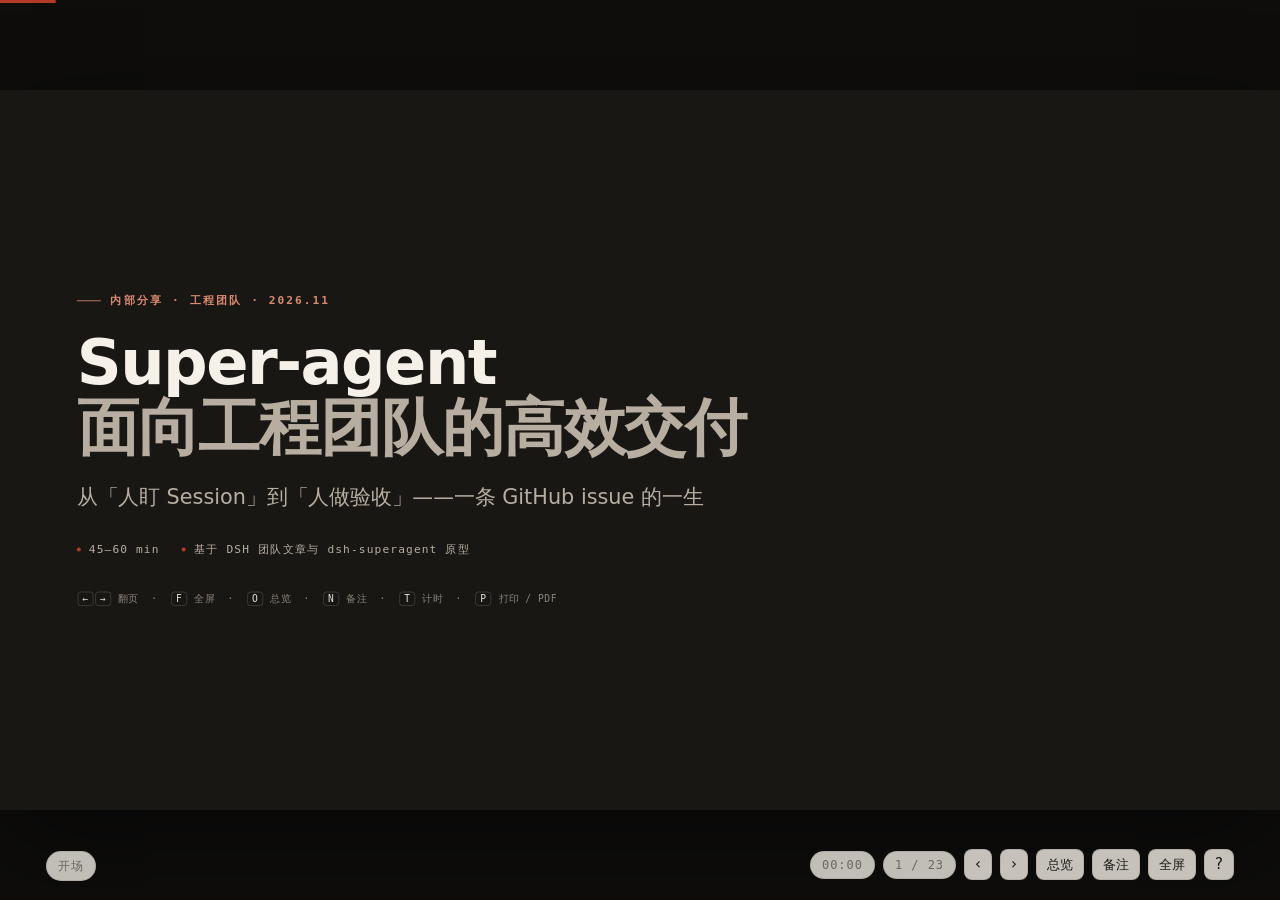
==== commit 79ccc35e: "分享稿移除 demo 脚本与 Q&A 预答页，内容移入演讲备注" ====
--- a/docs/superagent-share/index.html
+++ b/docs/superagent-share/index.html
@@ -871,61 +871,11 @@
     </div>
     <aside class="notes">
       <p>这一页主动说「什么时候不该用」，比只讲优点更能建立信任。原型免责声明要念出来，避免听众误以为已经产品化。</p>
-    </aside>
-  </section>
-
-  <!-- 21 demo -->
-  <section class="slide" data-section="How · Demo" data-title="8 分钟，只跑最短路径">
-    <div class="s-head">
-      <p class="kicker">How · Demo</p>
-      <h2>8 分钟，只跑最短路径</h2>
-    </div>
-    <div class="s-body">
-      <div class="demo-head"><span class="clock">08:00<small>目标时长</small></span><p class="small" style="max-width:560px">现场只演示一条链路；提前录屏兜底，现场失败就放录像，不硬撑。</p></div>
-      <div class="flow">
-        <div class="step"><b>贴一条评论</b><small>触发</small></div>
-        <div class="arrow">→</div>
-        <div class="step"><b>分诊</b><small>判断值不值得做</small></div>
-        <div class="arrow">→</div>
-        <div class="step"><b>开 PR</b><small>改代码 + 跑测试</small></div>
-        <div class="arrow">→</div>
-        <div class="step"><b>人 review</b><small>故意展示一次纠偏</small><span class="badge">人</span></div>
-        <div class="arrow">→</div>
-        <div class="step"><b>合入</b><small>回写原线程</small><span class="badge">人</span></div>
-      </div>
-      <ul class="pts compact">
-        <li>展示 Web 面板：哪些事项需要人处理——呼应「少占用注意力」。</li>
-        <li>刻意保留一次失败或纠正：人怎么发现、怎么让 Agent 改，比全程顺滑更有说服力。</li>
-        <li>把 demo 放在 Part 3 开头，作为「怎么做」的锚点，而不是最后彩蛋。</li>
-      </ul>
-    </div>
-    <aside class="notes">
-      <p>演示脚本提前走一遍，特别是失败场景。现场只跑最短路径；录屏放在手边。不要为了炫技跑复杂任务。</p>
-    </aside>
-  </section>
-
-  <!-- 22 qa -->
-  <section class="slide" data-section="Q&A" data-title="大概率会被问到的五个问题">
-    <div class="s-head">
-      <p class="kicker">Q &amp; A</p>
-      <h2>大概率会被问到的五个问题</h2>
-    </div>
-    <div class="s-body">
-      <div class="qa">
-        <div class="qa-item"><span class="n">01</span><div><b>成本会不会失控？</b><p>单任务预算 + 熔断 + 按流程限额；先测基线再谈优化。</p></div></div>
-        <div class="qa-item"><span class="n">02</span><div><b>代码和凭据出域怎么办？</b><p>环境留在本地（BYOM）、最小权限、沙箱、审计；云端与端侧互信是前提。</p></div></div>
-        <div class="qa-item"><span class="n">03</span><div><b>换一个模型还能跑吗？</b><p>Inline/Spill 这类机制更依赖模型「知道自己缺什么」，换模型效果会变；要重测。</p></div></div>
-        <div class="qa-item"><span class="n">04</span><div><b>工程师的岗位会怎样？</b><p>执行变少、判断变多；review 与架构判断更值钱，不是「不需要人」。</p></div></div>
-        <div class="qa-item"><span class="n">05</span><div><b>和现有 CI / PR 流程冲突吗？</b><p>不替代，只是多一个「自动发起 + 自动执行」的参与者；分支保护与 CODEOWNERS 照旧。</p></div></div>
-      </div>
-      <p class="small">答不上来的记下来，会后补数据——比现场编一个强。</p>
-    </div>
-    <aside class="notes">
-      <p>这五个是预判，不必逐条念。挑两个现场最可能被问的展开，其余留给 Q&amp;A。</p>
-    </aside>
-  </section>
-
-  <!-- 23 glossary -->
+      <p><b>Demo（8 分钟）：</b>贴一条评论 → 分诊 → 开 PR（改代码 + 跑测试）→ 人 review（故意展示一次纠偏）→ 合入并回写原线程。三个人工介入点：请求、review、合入。提前录屏兜底，现场失败就放录像；不要为炫技跑复杂任务。</p>
+    </aside>
+  </section>
+
+  <!-- 21 glossary -->
   <section class="slide" data-section="附录" data-title="术语表">
     <div class="s-head">
       <p class="kicker">附录</p>
@@ -953,7 +903,7 @@
     </aside>
   </section>
 
-  <!-- 24 closing -->
+  <!-- 22 closing -->
   <section class="slide closing dark" data-section="收尾" data-title="三个 takeaway，一个 ask">
     <div class="s-head">
       <p class="kicker">收尾</p>
@@ -972,10 +922,11 @@
     </div>
     <aside class="notes">
       <p>结束在一个具体请求上：不是「大家回去试试」，而是「选一条流程、一个 owner、两周」。这样会议才有下一步。</p>
-    </aside>
-  </section>
-
-  <!-- 25 refs -->
+      <p><b>Q&amp;A 预判：</b>成本失控？代码/凭据出域？换模型还行吗？岗位影响？和现有 CI/PR 流程冲突？答不上来的记下来，会后补数据。</p>
+    </aside>
+  </section>
+
+  <!-- 23 refs -->
   <section class="slide" data-section="附录" data-title="参考资料与时间分配">
     <div class="s-head">
       <p class="kicker">附录</p>
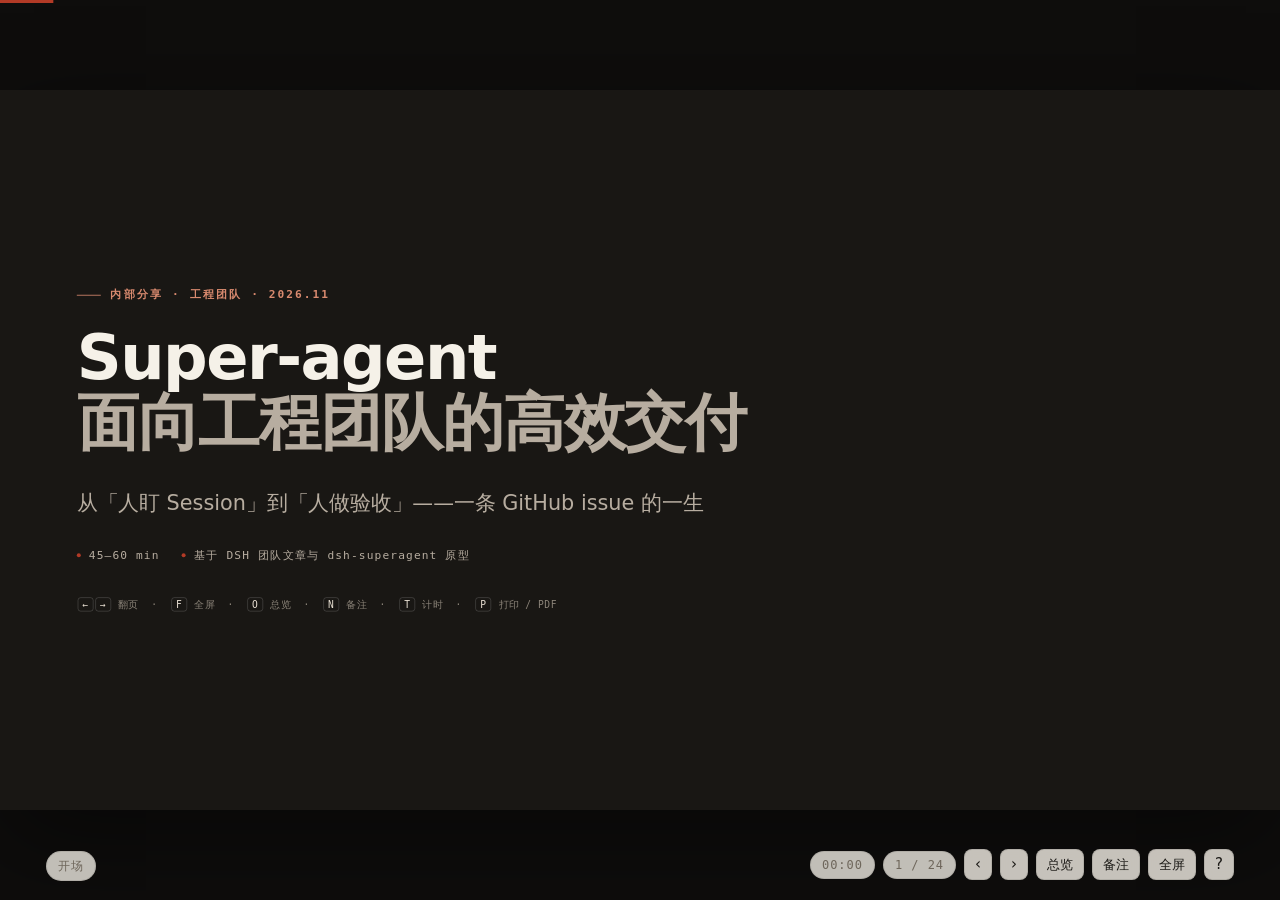
==== commit 12f876a6: "分享稿重做定义页并补充机制示意图 - 第 7 页改为大白话定义 + 系统示意图，术语留到第二部分 - 「四个承诺 → 四条机制」移到第二部分末尾做回顾 - 事件驱动、上下文、多信道、持久与自愈补架构示" ====
--- a/docs/superagent-share/index.html
+++ b/docs/superagent-share/index.html
@@ -290,6 +290,74 @@
   .timelegend span{display:flex;align-items:center;gap:6px}
   .timelegend i{width:8px;height:8px;border-radius:2px;display:inline-block}
 
+
+  /* ---------- diagrams: definition / events / context / lanes / persistence ---------- */
+  .s-head .lede{margin-top:14px}
+  .defmap{width:100%;display:flex;flex-direction:column;align-items:center}
+  .dm-row{display:flex;justify-content:center}
+  .dm-node{background:var(--white);border:1px solid var(--line);border-radius:12px;padding:13px 18px;text-align:center;min-width:150px}
+  .dm-node b{display:block;font-size:18px;font-weight:600}
+  .dm-node small{display:block;font-size:12.5px;line-height:1.35;color:var(--muted);margin-top:3px}
+  .dm-node.person{min-width:180px;background:var(--ink);border-color:var(--ink);color:var(--paper)}
+  .dm-node.person small{color:var(--dark-muted)}
+  .dm-node.coord{border-color:var(--accent);background:var(--accent-soft)}
+  .dm-node.coord b{color:var(--accent)}
+  .dm-node.event{border-style:dashed;background:transparent}
+  .dm-connector{width:1px;height:16px;background:var(--line)}
+  .dm-core{display:grid;grid-template-columns:1fr 24px 1.1fr 24px 1fr;align-items:center;width:100%;gap:8px}
+  .dm-arrow{text-align:center;color:var(--muted);font-size:18px}
+  .dm-fan{position:relative;height:24px;width:100%}
+  .dm-fan::before{content:"";position:absolute;top:0;left:16.1%;right:16.1%;height:1px;background:var(--line)}
+  .dm-fan span{position:absolute;top:0;width:1px;height:100%;background:var(--line)}
+  .dm-fan span:nth-child(1){left:16.1%}
+  .dm-fan span:nth-child(2){left:50%}
+  .dm-fan span:nth-child(3){left:83.9%}
+  .dm-workers{display:grid;grid-template-columns:repeat(3,1fr);gap:14px;width:100%}
+  .dm-workers .dm-node{min-width:0;padding:12px 10px}
+
+  .eventgrid{display:grid;grid-template-columns:1fr 1.05fr;gap:40px;align-items:center}
+  .tviz{padding-top:4px}
+  .tv-track{display:flex;align-items:center;padding:18px 4px 34px}
+  .tv-dot{position:relative;flex:0 0 auto;width:14px;height:14px;border-radius:50%;background:var(--accent)}
+  .tv-dot i{position:absolute;top:22px;left:50%;transform:translateX(-50%);font:500 12px/1 var(--mono);font-style:normal;color:var(--muted);white-space:nowrap}
+  .tv-seg{flex:1;height:2px;background:var(--line)}
+  .routes{display:flex;flex-direction:column;gap:12px}
+  .route-row{display:grid;grid-template-columns:82px 1fr;gap:12px;align-items:center}
+  .route-label{font:600 11px/1.4 var(--mono);letter-spacing:.1em;text-transform:uppercase;color:var(--muted)}
+  .route-line{display:flex;align-items:center;gap:8px;flex-wrap:wrap}
+  .route-chip{background:var(--white);border:1px solid var(--line);border-radius:8px;padding:7px 11px;font-size:14.5px}
+
+  .ctxpanel{display:flex;flex-direction:column;gap:10px}
+  .ctx-window{border:1px solid var(--accent);background:var(--accent-soft);border-radius:14px;padding:16px 20px}
+  .ctx-store{border:1px dashed var(--line);background:rgba(255,253,248,.55);border-radius:14px;padding:14px 20px}
+  .ctx-tag{font:600 11px/1 var(--mono);letter-spacing:.12em;text-transform:uppercase;color:var(--accent)}
+  .ctx-store .ctx-tag{color:var(--muted)}
+  .ctx-chips{display:flex;flex-wrap:wrap;gap:8px;margin-top:10px}
+  .ctx-chips span{background:var(--white);border:1px solid var(--line);border-radius:999px;padding:5px 12px;font-size:14px}
+  .ctx-arrow{text-align:center;font-size:12px;color:var(--muted)}
+  .chain{display:flex;align-items:center;gap:6px;flex-wrap:wrap}
+  .chain-chip{background:var(--white);border:1px solid var(--line);border-radius:8px;padding:7px 10px;font-size:14px}
+  .chain-chip i{display:block;font-style:normal;font-size:11px;line-height:1.3;color:var(--muted);margin-top:2px}
+
+  .lanes{display:flex;flex-direction:column;gap:24px}
+  .lane + .lane{border-top:1px dashed var(--line);padding-top:22px}
+  .lane{display:grid;grid-template-columns:60px 1fr;gap:16px;align-items:center}
+  .lane-label{font:600 11px/1 var(--mono);letter-spacing:.12em;text-transform:uppercase;color:var(--accent)}
+  .lane-track{display:flex;align-items:center;gap:7px;flex-wrap:wrap}
+  .lane-chip{background:var(--white);border:1px solid var(--line);border-radius:999px;padding:10px 15px;font-size:15.5px}
+  .lane-chip.back{background:transparent;border-style:dashed;color:var(--muted)}
+
+  .persist{display:grid;grid-template-columns:1fr 80px 1.05fr 80px 1fr;align-items:center}
+  .pnode{background:var(--white);border:1px solid var(--line);border-radius:12px;padding:16px 18px;text-align:center}
+  .pnode .tag{font:600 11px/1 var(--mono);letter-spacing:.12em;text-transform:uppercase;color:var(--accent)}
+  .pnode b{display:block;font-size:19px;margin:7px 0 3px}
+  .pnode small{font-size:12.5px;color:var(--muted)}
+  .pnode.hot{border-color:var(--accent);background:var(--accent-soft)}
+  .plink{text-align:center;color:var(--muted);font-size:20px}
+  .plink small{display:block;font-size:10.5px;line-height:1.3;margin-top:2px}
+  .pwatch{display:flex;align-items:center;gap:14px;border:1px dashed var(--line);border-radius:12px;padding:12px 18px;font-size:15px;line-height:1.45;color:var(--muted)}
+  .pwatch .badge{flex:0 0 auto}
+
   /* ---------- hud ---------- */
   #hud{
     position:absolute;left:46px;right:46px;bottom:20px;
@@ -532,23 +600,44 @@
     </aside>
   </section>
 
-  <!-- 07 definition -->
-  <section class="slide" data-section="Why · 定义" data-title="四个词，对应四条机制">
+  <!-- 07 what -->
+  <section class="slide" data-section="Why · 定义" data-title="什么是 Super-agent？">
     <div class="s-head">
       <p class="kicker">Why · 定义</p>
-      <h2>四个词，对应四条机制</h2>
-    </div>
-    <div class="s-body">
-      <div class="defs">
-        <div class="def"><b>连续</b><span class="to">→</span><span class="mech">Thread / 订阅 / Inline·Spill</span><small>跨会话保持上下文</small></div>
-        <div class="def"><b>高效</b><span class="to">→</span><span class="mech">Router / Worker 分层 + 过滤后直投</span><small>同时推进，不互相阻塞</small></div>
-        <div class="def"><b>主动</b><span class="to">→</span><span class="mech">Trigger 事件驱动</span><small>被环境唤醒，而不是等人开口</small></div>
-        <div class="def"><b>持久</b><span class="to">→</span><span class="mech">计算 / 状态 / 环境分离 + Watchdog</span><small>换机器、掉容器也能继续</small></div>
-      </div>
-      <div class="callout"><span class="tag">定义</span><span><b>Super-agent：</b>打破单任务上下文，跨会话保持上下文，同时推进多项任务。</span></div>
-    </div>
-    <aside class="notes">
-      <p>四个词是原文的四个特点，每一条都对应后面的机制。先给定义，听众后面才有挂靠点。</p>
+      <h2>什么是 Super-agent？</h2>
+      <p class="lede">一个能同时推进多项任务、跨会话保持上下文、<br>被环境事件唤醒、并且能长期在线的 Agent 系统。</p>
+    </div>
+    <div class="s-body">
+      <div class="split wide-left">
+        <div class="defmap">
+          <div class="dm-row">
+            <div class="dm-node person"><b>人</b><small>定目标 · 验收</small></div>
+          </div>
+          <div class="dm-connector"></div>
+          <div class="dm-core">
+            <div class="dm-node event"><b>事件</b><small>评论 / CI / 群消息</small></div>
+            <div class="dm-arrow">→</div>
+            <div class="dm-node coord"><b>协调者</b><small>常驻 · 记得全局</small></div>
+            <div class="dm-arrow">↔</div>
+            <div class="dm-node store"><b>状态 / 记忆</b><small>上下文 · 任务 · 订阅</small></div>
+          </div>
+          <div class="dm-fan"><span></span><span></span><span></span></div>
+          <div class="dm-workers">
+            <div class="dm-node"><b>执行 A</b><small>独立上下文 / 目录</small></div>
+            <div class="dm-node"><b>执行 B</b><small>独立上下文 / 目录</small></div>
+            <div class="dm-node"><b>执行 C</b><small>独立上下文 / 目录</small></div>
+          </div>
+        </div>
+        <ul class="pts">
+          <li>你面对的是一个团队，不是一串 Session。</li>
+          <li>每件事独立执行，全局记忆在协调者手里。</li>
+          <li>它被事件叫醒，也能被拉回正轨。</li>
+        </ul>
+      </div>
+      <p class="small">先建立直觉；这些角色的正式名字——Router、Worker、Thread、Watchdog——在第二部分展开。</p>
+    </div>
+    <aside class="notes">
+      <p>先用这张图建立直觉：人只定目标和验收，中间是常驻协调者，下面是互不干扰的执行者。不要在这一页抛术语；名字留到第二部分再给。</p>
     </aside>
   </section>
 
@@ -602,13 +691,30 @@
         <div class="arrow">→</div>
         <div class="step"><b>Worker</b><small>已订阅直投；新 Thread 才走 Router</small></div>
       </div>
-      <div class="split even" style="gap:32px">
-        <ul class="pts compact">
-          <li>降噪两层：程序层先筛，语义层再判断——成本花在少数值得判断的消息上。</li>
-          <li>路由两条：新 Thread 由 Router 冷启动；已有订阅的消息程序直投。</li>
-        </ul>
-        <div class="callout alt"><span class="tag">注意</span><span>「Fast / Slow」在原文里有两套含义：过滤的两层、路由的两条。讲的时候要分开，否则听众会绕晕。</span></div>
-      </div>
+      <div class="eventgrid">
+        <div class="tviz">
+          <div class="tv-track">
+            <span class="tv-dot"><i>T1 评论</i></span>
+            <span class="tv-seg"></span>
+            <span class="tv-dot"><i>T2 CI</i></span>
+            <span class="tv-seg"></span>
+            <span class="tv-dot"><i>T3 review</i></span>
+          </div>
+          <p class="small">同一条线共享上下文；一个 Worker 可以同时订阅多条线。</p>
+        </div>
+        <div class="routes">
+          <div class="route-row">
+            <span class="route-label">新 Thread</span>
+            <span class="route-line"><span class="route-chip">Router 冷启动</span><span class="to">→</span><span class="route-chip">建 Worker + 订阅</span></span>
+          </div>
+          <div class="route-row">
+            <span class="route-label">已订阅</span>
+            <span class="route-line"><span class="route-chip">程序直投</span><span class="to">→</span><span class="route-chip">Worker</span></span>
+          </div>
+          <p class="small">只有新任务经过 Router；日常消息直接到执行者。</p>
+        </div>
+      </div>
+      <p class="tiny">「Fast / Slow」在原文里有两套含义：过滤的两层、路由的两条；讲的时候分开说。</p>
     </div>
     <aside class="notes">
       <p>这一页是全场的机制核心。先讲过滤，再讲 Thread 与订阅，最后强调 Router 只在冷启动出现；顺手把 Fast/Slow 的两种用法区分开。</p>
@@ -622,13 +728,39 @@
       <h2>窗口就那么大：Inline、Spill 与链式召回</h2>
     </div>
     <div class="s-body">
-      <div class="cards four">
-        <div class="card"><span class="idx">INLINE</span><h3>常用信息内联</h3><p>近期很可能用到的，直接放进窗口，省掉工具往返。</p></div>
-        <div class="card"><span class="idx">SPILL</span><h3>低频信息外置</h3><p>窗口外保留引用或摘要，需要时再按需读回。</p></div>
-        <div class="card"><span class="idx">CHAIN OF RECALL</span><h3>顺着 ID 查回去</h3><p>「昨天那个问题修得怎么样了？」Thread → Worker → PR，沿引用图实时渲染。</p></div>
-        <div class="card"><span class="idx">SPECULATIVE</span><h3>后台先试一步</h3><p>根据环境信号提前执行；有价值就交付，没价值就丢弃，代价是算力。</p></div>
-      </div>
-      <div class="callout"><span class="tag">差别</span><span>和 OS 换页最大的不同：缺页由内核自动处理；LLM 得自己意识到「我缺什么」，然后再去读。所以同一套机制，换个模型效果可能差很多。</span></div>
+      <div class="split even" style="gap:42px">
+        <div class="ctxpanel">
+          <div class="ctx-window">
+            <span class="ctx-tag">上下文窗口 · Inline</span>
+            <div class="ctx-chips"><span>当前任务</span><span>最近消息</span><span>引用 / 摘要</span></div>
+          </div>
+          <div class="ctx-arrow">↑ 按需读回</div>
+          <div class="ctx-store">
+            <span class="ctx-tag">Spill · 档案柜</span>
+            <div class="ctx-chips"><span>完整日志</span><span>历史文档</span><span>旧结果</span></div>
+          </div>
+          <p class="small">手边放常用的，其余留引用——窗口就那么大。</p>
+        </div>
+        <div>
+          <div class="ctx-tag" style="margin-bottom:12px">Chain of Recall</div>
+          <div class="chain">
+            <span class="chain-chip">群消息<i>「昨天那个问题…」</i></span>
+            <span class="to">→</span>
+            <span class="chain-chip">Thread</span>
+            <span class="to">→</span>
+            <span class="chain-chip">Worker</span>
+            <span class="to">→</span>
+            <span class="chain-chip">PR</span>
+            <span class="to">→</span>
+            <span class="chain-chip">修改记录</span>
+          </div>
+          <p class="small" style="margin-top:14px">每个对象带下一跳的 ID：不靠一个大记忆库，而是一张可实时渲染的引用图。</p>
+        </div>
+      </div>
+      <div class="split even" style="gap:24px">
+        <div class="callout"><span class="tag">差别</span><span>和 OS 不同：内核自动处理缺页；LLM 得自己意识到缺什么，再去读。</span></div>
+        <div class="callout alt"><span class="tag">投机</span><span>后台按环境信号先试；有价值就交付，没价值就丢弃，代价是算力。</span></div>
+      </div>
     </div>
     <aside class="notes">
       <p>Inline/Spill 用「工作台 + 档案柜」比喻即可，不要展开成分页算法。链式召回用群聊里那句问话举例，比画引用图更直观。投机执行要讲清「没价值就丢弃」，否则听起来像魔法。</p>
@@ -642,22 +774,30 @@
       <h2>异步 ReAct：人不必等 Agent</h2>
     </div>
     <div class="s-body">
-      <div class="split even">
-        <div>
-          <div class="card" style="margin-bottom:16px">
-            <span class="idx">过去</span>
-            <p style="font:500 19px/1.7 var(--mono);color:var(--ink)">run() → 阻塞，直到结果返回</p>
+      <p class="small" style="font-family:var(--mono);color:var(--ink)">run()：阻塞到结果返回　→　start()：立即返回，继续 loop</p>
+      <div class="lanes">
+        <div class="lane">
+          <span class="lane-label">前台</span>
+          <div class="lane-track">
+            <span class="lane-chip">人：修一下这个</span><span class="to">→</span>
+            <span class="lane-chip">Agent：收到，在做</span><span class="to">→</span>
+            <span class="lane-chip">人：顺便看下另一个</span><span class="to">→</span>
+            <span class="lane-chip">Agent：好</span>
           </div>
-          <div class="card">
-            <span class="idx">现在</span>
-            <p style="font:500 19px/1.7 var(--mono);color:var(--ink)">start() → 立即返回<br>继续 loop，随时收新指令</p>
+        </div>
+        <div class="lane">
+          <span class="lane-label">后台</span>
+          <div class="lane-track">
+            <span class="lane-chip back">读代码</span><span class="to">→</span>
+            <span class="lane-chip back">改</span><span class="to">→</span>
+            <span class="lane-chip back">跑测试</span><span class="to">→</span>
+            <span class="lane-chip back">提 PR</span>
           </div>
         </div>
-        <ul class="pts">
-          <li>全双工、非阻塞：后台耗时操作不再挡住前台对话。</li>
-          <li>代价要讲清：乱序、取消、部分结果、状态一致性，都需要额外设计。</li>
-          <li>现状：DSH 已实现，但未默认开启——它是运行时能力，不是模型能力。</li>
-        </ul>
+      </div>
+      <div class="split even" style="gap:24px">
+        <div class="callout alt"><span class="tag">代价</span><span>乱序、取消、部分结果、状态一致性，都要额外设计。</span></div>
+        <div class="callout"><span class="tag">现状</span><span>DSH 已实现、未默认开启：它是运行时能力，不是模型能力。</span></div>
       </div>
     </div>
     <aside class="notes">
@@ -672,17 +812,21 @@
       <h2>计算、状态、环境分开；再加一只 Watchdog</h2>
     </div>
     <div class="s-body">
-      <div class="layers">
-        <div class="layer"><span class="tag">计算</span><b>云端容器</b><small>Agent Loop 跑在可替换的容器里</small></div>
-        <div class="layer"><span class="tag">状态</span><b>数据库</b><small>会话记录、任务记录、订阅关系</small></div>
-        <div class="layer"><span class="tag">环境</span><b>本地 daemon</b><small>BYOM（Bring Your Own Machine）· 代码 / 工具链</small></div>
-      </div>
-      <ul class="pts compact">
-        <li>容器挂了换一个，状态还在就能继续；本地环境不动，daemon 只负责执行命令、送回结果。</li>
-        <li>为什么不把环境搬上云：未提交改动、私有凭据、特定硬件和工具链，搬上去结果就不一样了。</li>
-        <li>前提是云端与端侧互信：云端一旦被攻破，连着的所有设备都危险。</li>
-      </ul>
-      <div class="callout"><span class="tag">Watchdog</span><span>独立 Session、定时消息驱动；看的不只是进程存活，更是 LLM 循环死锁或偏离目标。它自己也要花 token，不能无限开。</span></div>
+      <div class="persist">
+        <div class="pnode"><span class="tag">环境</span><b>本地 daemon</b><small>BYOM · 代码 / 工具链</small></div>
+        <div class="plink"><span>⇄</span><small>命令 / 结果</small></div>
+        <div class="pnode hot"><span class="tag">计算</span><b>云端容器</b><small>Agent Loop · 可替换</small></div>
+        <div class="plink"><span>⇄</span><small>读写状态</small></div>
+        <div class="pnode"><span class="tag">状态</span><b>数据库</b><small>会话 / 任务 / 订阅</small></div>
+      </div>
+      <div class="pwatch"><span class="badge rule">Watchdog</span><span>独立 Session、定时消息驱动；看的不只是进程存活，更是 LLM 循环死锁或偏离目标。它自己也烧 token。</span></div>
+      <div class="split even" style="gap:24px">
+        <ul class="pts compact">
+          <li>容器挂了换一个，状态还在就能继续；本地环境不动。</li>
+          <li>环境不搬上云：未提交改动、私有凭据、特定硬件，搬上去结果会变。</li>
+        </ul>
+        <div class="callout alt"><span class="tag">前提</span><span>云端与端侧互信；云端一旦被攻破，连着的所有设备都危险。</span></div>
+      </div>
     </div>
     <aside class="notes">
       <p>存算分离借的是数据库术语，这里实际是计算/状态/环境三者分离，标题写全。BYOM 首次出现给全称。信任前提单独强调，别一带而过。</p>
@@ -720,7 +864,27 @@
     </aside>
   </section>
 
-  <!-- 15 divider how -->
+  <!-- 15 recap -->
+  <section class="slide" data-section="What · 回顾" data-title="回顾：四个承诺，四条机制">
+    <div class="s-head">
+      <p class="kicker">What · 回顾</p>
+      <h2>四个承诺，四条机制</h2>
+    </div>
+    <div class="s-body">
+      <div class="defs">
+        <div class="def"><b>连续</b><span class="to">→</span><span class="mech">Thread / 订阅 / Inline·Spill</span><small>来龙去脉、自动送达、手边与档案柜</small></div>
+        <div class="def"><b>高效</b><span class="to">→</span><span class="mech">Router / Worker 分层 + 过滤后直投</span><small>协调者与执行者，日常消息不惊动 Router</small></div>
+        <div class="def"><b>主动</b><span class="to">→</span><span class="mech">Trigger 事件驱动</span><small>评论、CI、群消息都能唤醒</small></div>
+        <div class="def"><b>持久</b><span class="to">→</span><span class="mech">计算 / 状态 / 环境分离 + Watchdog</span><small>换容器、换机器也能继续</small></div>
+      </div>
+      <div class="callout"><span class="tag">回扣</span><span>四个承诺不是四个功能，而是四段互相依赖的机制；缺一段，另外三段都会退化。</span></div>
+    </div>
+    <aside class="notes">
+      <p>到这里四个词都有机制对应了：连续靠 Thread 与上下文管理，高效靠分层与直投，主动靠 Trigger，持久靠三者分离与 Watchdog。下一页进 Part 3。</p>
+    </aside>
+  </section>
+
+  <!-- 16 divider how -->
   <section class="slide divider dark" data-section="How" data-title="第三部分：怎么落地">
     <div class="num">03</div>
     <h2>怎么落到我们团队？</h2>
@@ -728,7 +892,7 @@
     <aside class="notes"><p>15 分钟，含 demo。重点是试点路径、度量和边界，不铺开讲部署细节。</p></aside>
   </section>
 
-  <!-- 16 roles -->
+  <!-- 17 roles -->
   <section class="slide" data-section="How · 角色" data-title="人做决策与验收，不是点一下「通过」">
     <div class="s-head">
       <p class="kicker">How · 角色</p>
@@ -762,7 +926,7 @@
     </aside>
   </section>
 
-  <!-- 17 authorization -->
+  <!-- 18 authorization -->
   <section class="slide" data-section="How · 授权" data-title="把「少打扰」做成制度">
     <div class="s-head">
       <p class="kicker">How · 授权</p>
@@ -782,7 +946,7 @@
     </aside>
   </section>
 
-  <!-- 18 pilot -->
+  <!-- 19 pilot -->
   <section class="slide" data-section="How · 试点" data-title="按价值/风险排序，不按技术栈">
     <div class="s-head">
       <p class="kicker">How · 试点路径</p>
@@ -813,7 +977,7 @@
     </aside>
   </section>
 
-  <!-- 19 metrics -->
+  <!-- 20 metrics -->
   <section class="slide" data-section="How · 度量" data-title="没有这 6 个数，「高效」只是感觉">
     <div class="s-head">
       <p class="kicker">How · 度量</p>
@@ -838,7 +1002,7 @@
     </aside>
   </section>
 
-  <!-- 20 boundaries -->
+  <!-- 21 boundaries -->
   <section class="slide" data-section="How · 边界" data-title="什么时候不该用，坏了怎么办">
     <div class="s-head">
       <p class="kicker">How · 边界</p>
@@ -875,7 +1039,7 @@
     </aside>
   </section>
 
-  <!-- 21 glossary -->
+  <!-- 22 glossary -->
   <section class="slide" data-section="附录" data-title="术语表">
     <div class="s-head">
       <p class="kicker">附录</p>
@@ -903,7 +1067,7 @@
     </aside>
   </section>
 
-  <!-- 22 closing -->
+  <!-- 23 closing -->
   <section class="slide closing dark" data-section="收尾" data-title="三个 takeaway，一个 ask">
     <div class="s-head">
       <p class="kicker">收尾</p>
@@ -926,7 +1090,7 @@
     </aside>
   </section>
 
-  <!-- 23 refs -->
+  <!-- 24 refs -->
   <section class="slide" data-section="附录" data-title="参考资料与时间分配">
     <div class="s-head">
       <p class="kicker">附录</p>
